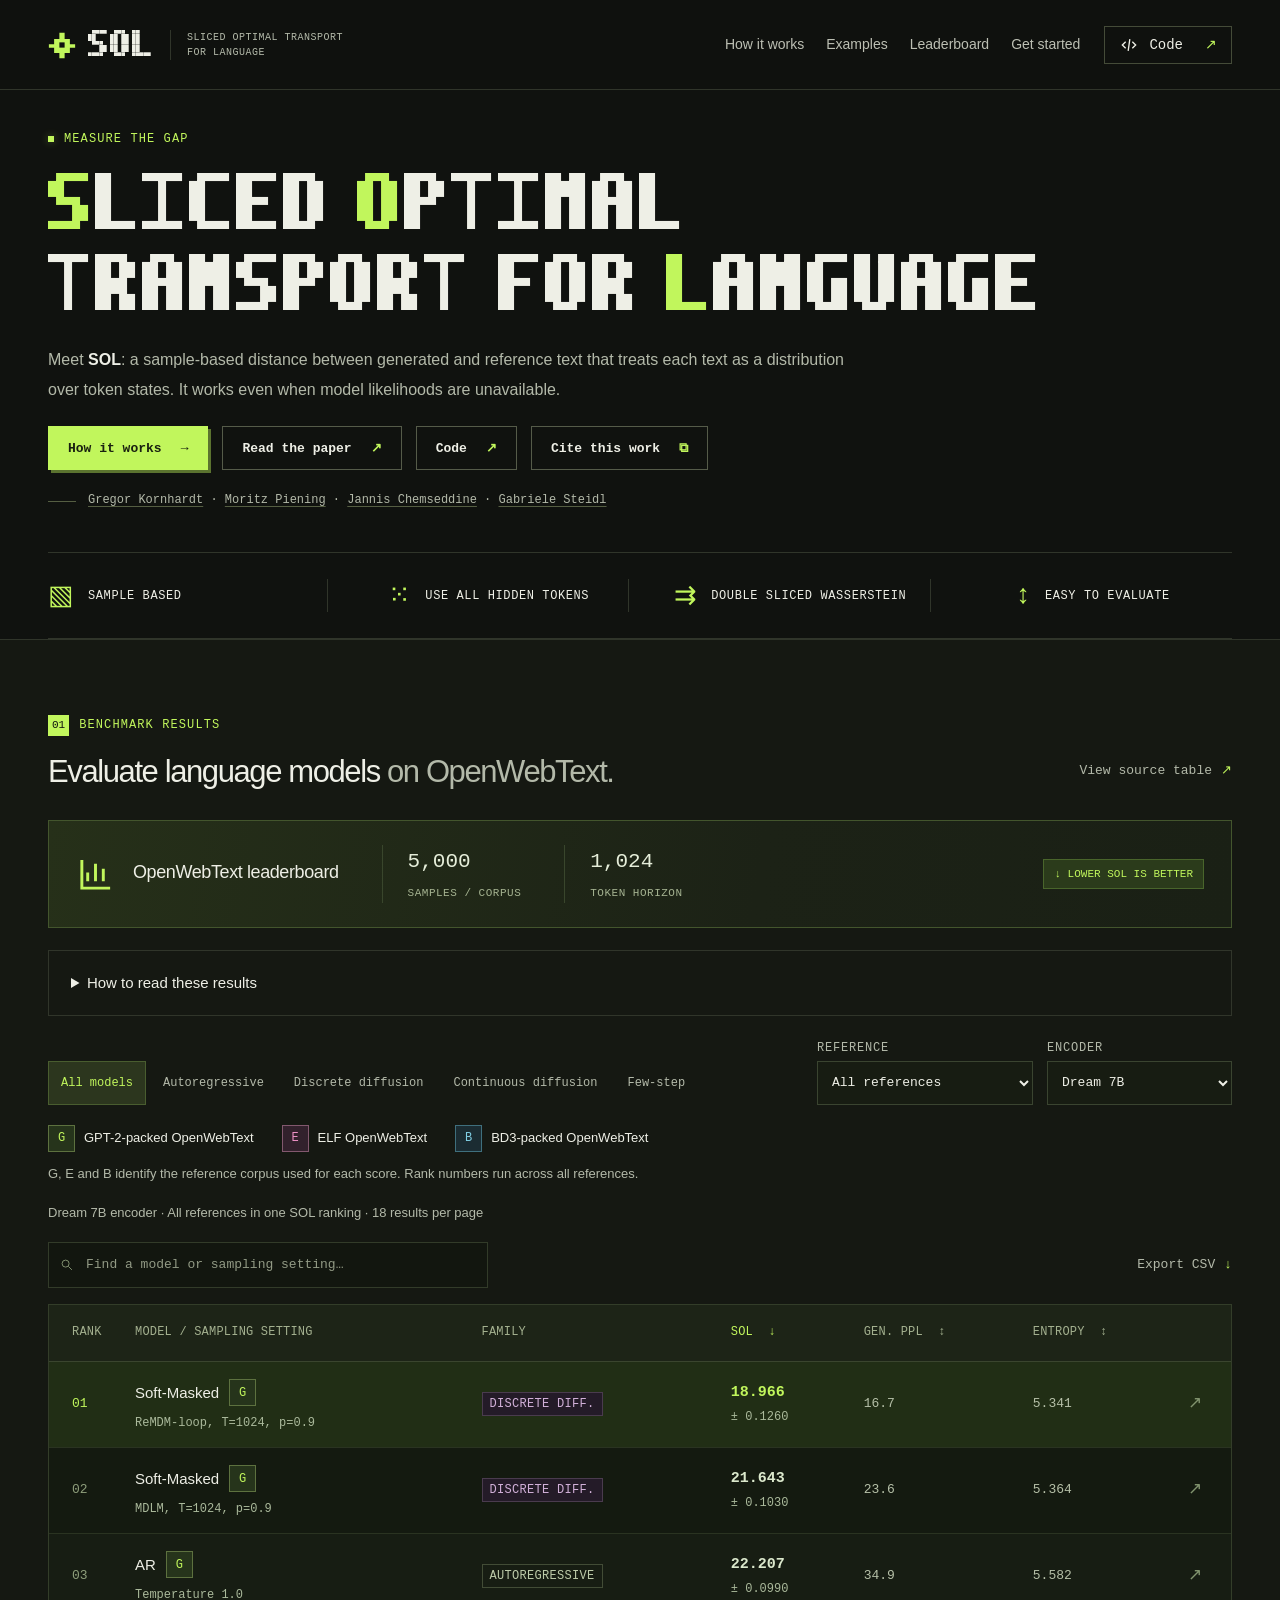
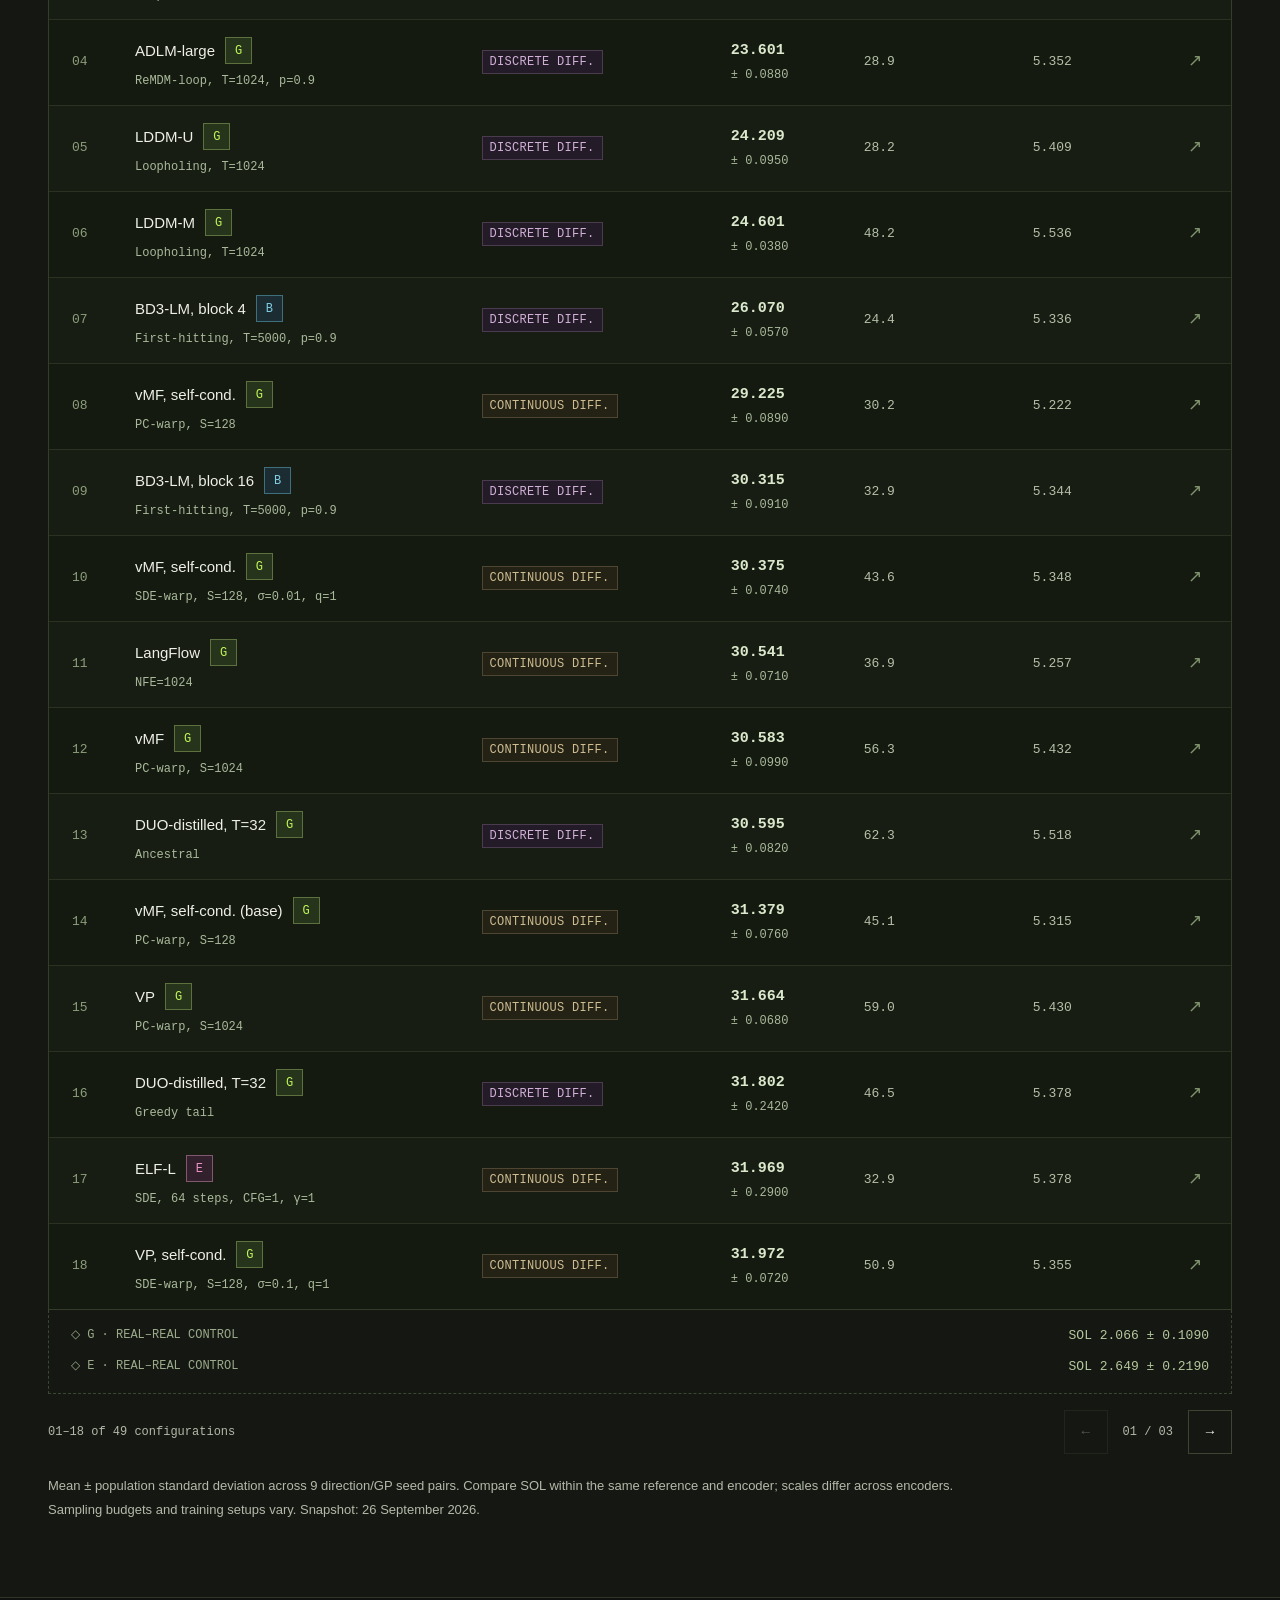
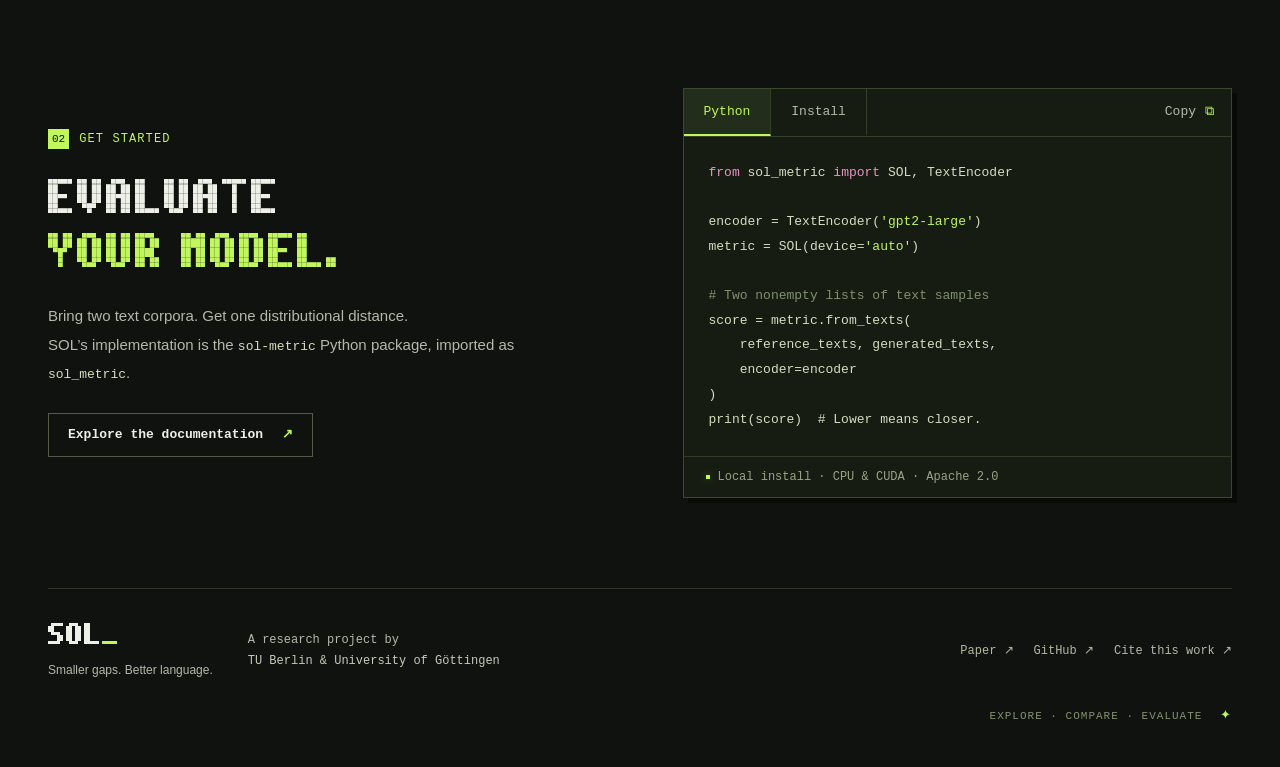
==== site/index.html @ 702f4550 "sol-metric 0.1.1 and the SOL project website SOL measures the distance between text corpora with the" ====
<!doctype html>
<html lang="en">
<head>
  <meta charset="UTF-8">
  <meta name="viewport" content="width=device-width, initial-scale=1">
  <meta name="theme-color" content="#10120f">
  <meta name="description" content="SOL: Sliced Optimal Transport for Language. A distance between text distributions and an OpenWebText leaderboard.">
  <title>SOL — Measure the gap.</title>
  <link rel="icon" type="image/svg+xml" href="./assets/favicon.svg">
  <link rel="preload" href="./assets/sol-pixel.woff2" as="font" type="font/woff2" crossorigin>
  <link rel="stylesheet" href="./styles.css">
  <link rel="stylesheet" href="./readability.css">
  <link rel="stylesheet" href="./prototype.css">
  <script type="module" src="./prototype-home.js"></script>
</head>
<body>
  <a class="skip-link" href="#main">Skip to content</a>
  <header class="site-header">
    <div class="container header-inner">
      <a class="brand" href="#" aria-label="SOL home"><svg class="brand-symbol" viewBox="0 0 32 32" aria-hidden="true"><path d="M13 2h6v7h6v6h6v4h-6v6h-6v6h-6v-6H7v-6H1v-4h6V9h6z" fill="currentColor"/><path d="M13 13h6v6h-6z" fill="#10120f"/></svg><span class="pixel">SOL</span><span class="brand-caption">SLICED OPTIMAL TRANSPORT<br>FOR LANGUAGE</span></a>
      <nav aria-label="Main navigation"><a class="nav-link" href="./how-it-works.html">How it works</a><a class="nav-link" href="./how-it-works.html#examples">Examples</a><a class="nav-link" href="#leaderboard">Leaderboard</a><a class="nav-link" href="#get-started">Get started</a></nav>
      <a class="github-link" href="https://github.com/GregorKornhardt/SOL" target="_blank" rel="noreferrer"><svg viewBox="0 0 24 24" fill="none" stroke="currentColor" stroke-width="1.6" aria-hidden="true"><path d="m8 8-4 4 4 4m8-8 4 4-4 4m-3-11-2 14"/></svg>Code <span>↗</span></a>
    </div>
  </header>

  <main id="main">
    <section class="hero container" aria-labelledby="hero-title">
      <div class="hero-heading">
        <p class="eyebrow"><span class="status-dot"></span> MEASURE THE GAP</p>
        <h1 class="pixel" id="hero-title" aria-label="Sliced Optimal Transport for Language (SOL)"><span>S</span>LICED <span>O</span>PTIMAL TRANSPORT FOR <span>L</span>ANGUAGE</h1>
      </div>
      <div class="hero-copy">
        <p class="hero-description">Meet <strong>SOL</strong>: a sample-based distance between generated and reference text that treats each text as a distribution over token states. It works even when model likelihoods are unavailable.</p>
        <div class="hero-actions"><a class="button button-primary" href="./how-it-works.html">How it works <span>→</span></a><a class="button button-outline" href="https://arxiv.org/pdf/2610.06513" target="_blank" rel="noreferrer">Read the paper <span>↗</span></a><a class="button button-outline" href="https://github.com/GregorKornhardt/SOL" target="_blank" rel="noreferrer">Code <span>↗</span></a><button class="button button-outline" type="button" data-cite>Cite this work <span>⧉</span></button></div>
        <div class="hero-credit"><span class="credit-line"></span><span><a href="https://scholar.google.com/citations?user=9x3hGTYAAAAJ&amp;hl=de" target="_blank" rel="noreferrer">Gregor Kornhardt</a> · <a href="https://scholar.google.com/citations?user=2TTrhm0AAAAJ" target="_blank" rel="noreferrer">Moritz Piening</a> · <a href="https://jchemseddine.github.io/" target="_blank" rel="noreferrer">Jannis Chemseddine</a> · <a href="https://www.tu.berlin/imageanalysis/ueber-uns/team/prof-dr-gabriele-steidl" target="_blank" rel="noreferrer">Gabriele Steidl</a></span></div>
      </div>
    </section>

    <div class="feature-strip container"><div><span class="feature-icon">▧</span><span>SAMPLE BASED</span></div><div><span class="feature-icon">⁙</span><span>USE ALL HIDDEN TOKENS</span></div><div><span class="feature-icon">⇉</span><span>DOUBLE SLICED WASSERSTEIN</span></div><div><span class="feature-icon">↕</span><span>EASY TO EVALUATE</span></div></div>

    <section class="leaderboard-section" id="leaderboard" aria-labelledby="leaderboard-title"><div class="container">
      <div class="section-heading"><div><p class="eyebrow"><span class="section-number">01</span> BENCHMARK RESULTS</p><h2 id="leaderboard-title">Evaluate language models <span class="muted-heading">on OpenWebText.</span></h2></div><a class="text-button source-link" href="./assets/benchmark-source.tex" target="_blank" rel="noreferrer">View source table <span>↗</span></a></div>
      <div class="board-banner"><div class="benchmark-icon" aria-hidden="true"><svg viewBox="0 0 40 40"><path d="M6 5v29h29M12 27v-9m8 9V9m8 18V14" fill="none" stroke="currentColor" stroke-width="3"/></svg></div><div><h3>OpenWebText leaderboard</h3></div><div class="benchmark-stat"><strong>5,000</strong><span>SAMPLES / CORPUS</span></div><div class="benchmark-stat"><strong>1,024</strong><span>TOKEN HORIZON</span></div><div class="low-score-tag">↓ LOWER SOL IS BETTER</div></div>
      <details class="reference-guide"><summary>How to read these results</summary><div>
        <p><strong>Reference = the text to match.</strong> G uses held-out GPT-2-packed OpenWebText. E uses text decoded from ELF’s training corpus. B uses held-out OpenWebText in BD3-LM’s training format, without block-edge tokens. Every row carries its reference badge, G, E or B. All references share one SOL ranking. Rows are sorted together by the selected column.</p>
        <p><strong>Encoder = the token representation.</strong> Dream 7B and GPT-2 Large turn text into hidden token states before SOL compares them. Select one encoder for a comparison; their raw score scales differ. Dream 7B is selected by default.</p>
        <p><strong>Real–real control = sampling variation.</strong> Two finite samples of real text still differ. The control gives context for G and E; the table has no real–real control for B. Lower SOL means closer to that reference; it is not an individual text quality grade.</p>
      </div></details>
      <div class="leaderboard-controls"><div class="family-filters" role="group" aria-label="Model family"><button class="active" data-family="all" aria-pressed="true">All models</button><button data-family="autoregressive" aria-pressed="false">Autoregressive</button><button data-family="discrete" aria-pressed="false">Discrete diffusion</button><button data-family="continuous" aria-pressed="false">Continuous diffusion</button><button data-family="fewstep" aria-pressed="false">Few-step</button></div><div class="board-selects"><label>REFERENCE<select id="reference"><option value="all">All references</option><option value="G">G · GPT-2-packed OWT</option><option value="E">E · ELF OWT</option><option value="B">B · BD3-packed OWT</option></select></label><label>ENCODER<select id="encoder"><option value="gpt2">GPT-2 Large</option><option value="dream" selected>Dream 7B</option></select></label></div></div>
      <div id="reference-key" class="reference-key" tabindex="-1" aria-label="Reference badge key"><span><b class="reference-badge reference-g">G</b> GPT-2-packed OpenWebText</span><span><b class="reference-badge reference-e">E</b> ELF OpenWebText</span><span><b class="reference-badge reference-b">B</b> BD3-packed OpenWebText</span><p>G, E and B identify the reference corpus used for each score. Rank numbers run across all references.</p></div>
      <p id="board-context" class="board-context" role="status"></p>
      <div class="board-search-row"><label class="search-box"><svg viewBox="0 0 20 20" fill="none" stroke="currentColor" stroke-width="1.4" aria-hidden="true"><circle cx="8" cy="8" r="5"/><path d="m12 12 5 5"/></svg><input id="model-search" type="search" placeholder="Find a model or sampling setting…" aria-label="Search models and sampling settings"></label><button class="text-button" id="export-csv">Export CSV <span>↓</span></button></div>
      <p class="mobile-results-hint">Select a model for its family, perplexity, entropy, and full run details.</p>
      <div class="table-scroll" role="region" aria-label="Model results; select a model for full run details" tabindex="0"><table><caption class="sr-only">SOL benchmark results. Rows are sorted together by the selected metric. G and E badges identify different reference corpora. Ranks are based on ascending SOL across the selected references for the chosen encoder. Select a model for run details.</caption><thead><tr><th scope="col" class="rank-col">RANK</th><th scope="col" class="model-col">MODEL<span class="desktop-setting-heading"> / SAMPLING SETTING</span></th><th scope="col" class="family-col">FAMILY</th><th scope="col" class="score-col" aria-sort="ascending" id="sort-sol"><button data-sort="sol">SOL <span>↓</span></button></th><th scope="col" class="ppl-col" id="sort-ppl"><button data-sort="ppl">GEN. PPL <span>↕</span></button></th><th scope="col" class="entropy-col" id="sort-entropy"><button data-sort="entropy">ENTROPY <span>↕</span></button></th><th scope="col" class="detail-col"><span class="sr-only">Details</span></th></tr></thead><tbody id="leaderboard-body"><tr><td colspan="7" class="table-message">Loading benchmark results…</td></tr></tbody></table></div>
      <div class="reference-floor" id="reference-floor" aria-live="polite"></div>
      <div class="board-pagination"><p id="results-count" role="status">Loading configurations…</p><div><button class="square-button" id="prev-page" aria-label="Previous results page" disabled>←</button><span id="page-count">01 / 01</span><button class="square-button" id="next-page" aria-label="Next results page" disabled>→</button></div></div>
      <p class="benchmark-note">Mean ± population standard deviation across 9 direction/GP seed pairs. Compare SOL within the same reference and encoder; scales differ across encoders. Sampling budgets and training setups vary. Snapshot: 26 September 2026.</p>
    </div></section>

    <section class="section container get-started" id="get-started" aria-labelledby="start-title"><div><p class="eyebrow"><span class="section-number">02</span> GET STARTED</p><h2 class="pixel" id="start-title">EVALUATE<br><span>YOUR MODEL.</span></h2><p>Bring two text corpora. Get one distributional distance.<br>SOL’s implementation is the <code>sol-metric</code> Python package, imported as <code>sol_metric</code>.</p><a class="button button-outline" href="https://github.com/GregorKornhardt/SOL#readme" target="_blank" rel="noreferrer">Explore the documentation <span>↗</span></a></div><div class="code-panel"><div class="code-toolbar"><div role="tablist" aria-label="Code example"><button id="code-python" role="tab" aria-controls="code-content" aria-selected="true" data-code="python">Python</button><button id="code-install" role="tab" aria-controls="code-content" aria-selected="false" tabindex="-1" data-code="install">Install</button></div><button class="text-button" id="copy-code" aria-label="Copy code example">Copy <span>⧉</span></button></div><pre id="code-content" role="tabpanel" aria-labelledby="code-python" tabindex="0"><code id="code-example"></code></pre><div class="code-footnote"><span class="status-dot"></span> Local install · CPU & CUDA · Apache 2.0</div></div></section>
  </main>

  <footer class="site-footer container"><div><a class="brand" href="#"><span class="pixel">SOL<span class="lime">_</span></span></a><p>Smaller gaps. Better language.</p></div><div class="footer-credit">A research project by<br><span>TU Berlin & University of Göttingen</span></div><div class="footer-links"><a href="https://arxiv.org/pdf/2610.06513" target="_blank" rel="noreferrer">Paper ↗</a><a href="https://github.com/GregorKornhardt/SOL" target="_blank" rel="noreferrer">GitHub ↗</a><button class="text-button" id="cite-button" data-cite>Cite this work ↗</button></div><span class="footer-end">EXPLORE · COMPARE · EVALUATE <span class="lime">✦</span></span></footer>
  <dialog id="detail-dialog" aria-labelledby="detail-title"><div class="dialog-top"><span class="eyebrow">RUN DETAILS</span><button class="square-button dialog-close" aria-label="Close run details">×</button></div><h2 id="detail-title"></h2><div id="detail-content"></div></dialog>
  <dialog id="citation-dialog" aria-labelledby="citation-title"><div class="dialog-top"><span class="eyebrow">PASS IT ON</span><button class="square-button dialog-close" aria-label="Close citation">×</button></div><h2 id="citation-title">Cite SOL</h2><pre id="citation-text">@misc{kornhardt2026solmeasuringgapstext,
      title={SOL: Measuring Gaps between Text Distributions by Double Sliced Wasserstein Metrics},
      author={Gregor Kornhardt and Moritz Piening and Jannis Chemseddine and Gabriele Steidl},
      year={2026},
      eprint={2610.06513},
      archivePrefix={arXiv},
      primaryClass={cs.CL},
      url={https://arxiv.org/abs/2610.06513},
}</pre><button class="button button-primary" id="copy-citation">Copy BibTeX <span>⧉</span></button></dialog>
  <div class="toast" id="toast" role="status"></div>
  <noscript><div class="noscript">Enable JavaScript for the interactive demo and leaderboard, or <a href="./assets/benchmark-source.tex">download the results table</a>.</div></noscript>
</body>
</html>
---- site/styles.css ----
@font-face{font-family:SolPixel;src:url('./assets/sol-pixel.woff2') format('woff2');font-display:swap}
:root{--bg:#10120f;--surface:#171a15;--surface-2:#1d2119;--line:#30352a;--muted:#9a9e90;--text:#eeefe6;--lime:#c1f65c;--pink:#ec91c5;--mono:'SFMono-Regular',Consolas,'Liberation Mono',monospace;--sans:Arial,Helvetica,sans-serif;color-scheme:dark}
*{box-sizing:border-box}html{scroll-behavior:smooth;scroll-padding-top:100px}body{margin:0;background:var(--bg);color:var(--text);font-family:var(--sans);font-size:15px;line-height:1.6}button,input,select{font:inherit}button,a,input,select{-webkit-tap-highlight-color:transparent}button,a{touch-action:manipulation}button{cursor:pointer}a{color:inherit;text-decoration:none}button{color:inherit}button:disabled{opacity:.3;cursor:default}button,input,select{border-radius:0}button:focus-visible,a:focus-visible,input:focus-visible,select:focus-visible,[tabindex]:focus-visible{outline:2px solid var(--lime);outline-offset:5px}::selection{background:var(--lime);color:var(--bg)}.container{width:min(1240px,calc(100% - 96px));margin-inline:auto}.pixel{font-family:SolPixel,var(--mono);font-weight:400}.lime{color:var(--lime)}.pink{color:var(--pink)}.dim{color:#505842}.sr-only{position:absolute;width:1px;height:1px;padding:0;margin:-1px;overflow:hidden;clip:rect(0,0,0,0);white-space:nowrap;border:0}.skip-link{position:absolute;top:-100px;left:20px;z-index:20;background:var(--lime);color:var(--bg);padding:12px}.skip-link:focus{top:8px}.site-header{border-bottom:1px solid var(--line);background:#10120ff2;position:sticky;top:0;z-index:10;backdrop-filter:blur(12px)}.header-inner{height:89px;display:flex;align-items:center;justify-content:space-between;gap:24px}.brand{display:inline-flex;align-items:center;gap:12px}.brand>.pixel{font-size:31px;line-height:1}.brand-symbol{width:28px;height:28px;color:var(--lime)}.brand-caption{font:11px/1.5 var(--mono);letter-spacing:1.15px;color:var(--muted);border-left:1px solid var(--line);padding-left:16px;margin-left:4px}.header-inner nav{display:flex;gap:32px;margin-left:auto;margin-right:30px}.nav-link{font-size:12px;color:#bcbfb3;transition:color .2s}.nav-link:hover,.footer-links a:hover,.source-link:hover{color:var(--lime)}.github-link{border:1px solid #444b38;display:flex;align-items:center;gap:10px;padding:8px 14px;font:11px var(--mono)}.github-link:hover{border-color:var(--lime)}.github-link svg{width:20px;height:20px}.github-link>span{color:var(--lime);margin-left:12px}
.hero{display:grid;grid-template-columns:1fr 1fr;gap:54px;padding-top:72px;padding-bottom:66px;align-items:center;position:relative}.eyebrow{font:11px/1.5 var(--mono);letter-spacing:1.1px;display:flex;align-items:center;gap:10px;color:var(--lime);margin:0 0 26px}.status-dot{width:6px;height:6px;display:inline-block;flex-shrink:0;background:var(--lime);box-shadow:0 0 9px #c1f65c55}.hero h1{font-size:clamp(48px,5.25vw,76px);line-height:1.2;letter-spacing:-1px;margin:0 0 25px}.hero h1>span{color:var(--lime)}.hero-lede{font-size:18px;letter-spacing:-.25px;margin:0 0 12px}.hero-description{font-size:14px;color:var(--muted);line-height:1.85;max-width:450px;margin:0}.hero-description strong{color:var(--text)}.hero-actions{display:flex;gap:14px;margin-top:30px}.button{min-height:44px;padding:12px 19px;display:inline-flex;align-items:center;justify-content:center;gap:19px;border:1px solid var(--line);background:transparent;font:11px/1.2 var(--mono);font-weight:600;transition:background .15s,transform .15s,box-shadow .15s}.button:hover{transform:translateY(-2px);box-shadow:3px 3px 0 #6b863b}.button-primary{color:#192010;background:var(--lime);border-color:var(--lime);box-shadow:3px 3px 0 #5b732f}.button-primary:hover{background:#d4ff88}.button-outline{border-color:#555b49}.button-outline:hover{border-color:var(--lime)}.button-outline>span{color:var(--lime)}.hero-credit{display:flex;align-items:center;gap:12px;margin-top:30px;font:11px/1.8 var(--mono);color:var(--muted)}.credit-line{height:1px;width:28px;background:#555e42}.square-button{width:32px;height:32px;background:transparent;border:1px solid #3d4532;font:14px var(--mono);display:inline-flex;align-items:center;justify-content:center}.square-button:hover:enabled{border-color:var(--lime);color:var(--lime)}
.feature-strip{border-top:1px solid var(--line);border-bottom:1px solid var(--line);display:grid;grid-template-columns:repeat(4,1fr);padding-block:26px;gap:22px}.feature-strip>div{display:flex;align-items:center;justify-content:center;gap:14px;border-right:1px solid var(--line)}.feature-strip>div:first-child{justify-content:flex-start}.feature-strip>div:last-child{border:0}.feature-icon{color:var(--lime);font:27px var(--mono)}.feature-strip>div>span:last-child{font:11px/1.5 var(--mono);letter-spacing:.6px}.feature-strip small{display:block;font:11px/1.6 var(--sans);letter-spacing:0;color:var(--muted);margin-top:5px}.section{padding-block:90px}.section-heading{display:flex;align-items:flex-end;justify-content:space-between;gap:35px;margin-bottom:30px}.section-heading .eyebrow{margin-bottom:17px}.section-number{font-size:11px;color:var(--bg);background:var(--lime);padding:2px 4px;letter-spacing:0}.section-heading h2{font-size:34px;line-height:1.22;letter-spacing:-1.4px;font-weight:500;margin:0}.muted-heading{color:var(--muted)}.section-heading>p{color:var(--muted);font-size:12px;line-height:1.8;max-width:410px;margin:0 0 4px}.method-machine{border:1px solid #3e4731;background:var(--surface)}.stage-tabs{display:grid;grid-template-columns:repeat(4,1fr);border-bottom:1px solid #3e4731}.stage-tabs button{background:#1b1f17;border:0;border-right:1px solid #3e4731;padding:20px 14px;display:flex;align-items:center;justify-content:center;gap:14px;font:11px var(--mono);letter-spacing:.4px;color:var(--muted);position:relative}.stage-tabs button:last-child{border-right:0}.stage-tabs button>span{font-size:11px;color:#737d63}.stage-tabs button[aria-selected=true]{background:#27321b;color:var(--lime)}.stage-tabs button[aria-selected=true]:after{position:absolute;content:'';bottom:-1px;left:0;right:0;height:2px;background:var(--lime)}.stage-tabs button[aria-selected=true]>span{color:var(--lime)}.stage-tabs button:hover{background:#252c1d}.method-body{display:grid;grid-template-columns:1.55fr 1fr;min-height:348px}.method-visual{min-width:0;position:relative;background-color:#11160e;background-image:radial-gradient(#3d482d75 .7px,transparent .7px);background-size:18px 18px;border-right:1px solid var(--line);display:flex;flex-direction:column}.visual-toolbar{display:flex;align-items:center;justify-content:space-between;gap:12px;padding:20px 22px;position:relative;z-index:1}.legend{display:flex;gap:18px;align-items:center}.legend>span{display:flex;align-items:center;gap:7px;font:11px var(--mono);color:#b3b9a8}.legend i{display:inline-block;width:6px;height:6px;background:var(--lime)}.legend i.pink-dot{background:var(--pink)}select{background:#171c12;color:var(--text);border:1px solid #3a4430;font:11px var(--mono);padding:9px 27px 9px 10px;cursor:pointer;max-width:100%}.scenario-label select{font-size:11px;color:#bec7b0;padding:7px 5px}#method-canvas{width:100%;height:241px;display:block}.visual-bottom{display:flex;justify-content:space-between;gap:15px;padding:10px 20px 16px;font:11px var(--mono);letter-spacing:.6px;color:#859173;margin-top:auto}.stage-description{padding:29px 32px;display:flex;flex-direction:column;align-items:flex-start}.stage-description .eyebrow{font-size:11px;margin-bottom:13px}.stage-description h3{font-size:23px;line-height:1.2;font-weight:500;letter-spacing:-.6px;margin:0 0 15px}.stage-description>p:not(.eyebrow){font-size:12px;line-height:1.8;color:var(--muted);margin:0}.formula{font:13px/1.5 var(--mono);width:100%;color:var(--lime);padding:12px 0;margin:9px 0;border-top:1px solid #2d3425;border-bottom:1px solid #2d3425}.stage-description .stage-note{font-size:11px!important}.stage-controls{display:flex;align-items:center;justify-content:space-between;width:100%;gap:10px;margin-top:auto;padding-top:20px}.text-button{display:inline-flex;align-items:center;gap:9px;color:var(--muted);border:0;background:transparent;font:11px/1.5 var(--mono);padding:0}.text-button:hover{color:var(--lime)}.text-button>span{color:var(--lime)}.button-small{min-height:32px;padding:9px 12px;font-size:11px;border-color:#55683a;background:#222d17;color:var(--lime)}.method-takeaway{display:flex;gap:15px;align-items:center;margin-top:19px}.mini-pixel{font-size:14px;color:var(--lime)}.method-takeaway p{margin:0;color:var(--muted);font-size:11px}.method-takeaway strong{color:#d7dccb;font-weight:400}.method-takeaway a{margin-left:auto;white-space:nowrap;font:11px var(--mono);color:var(--lime)}
.leaderboard-section{background:#151812;border-top:1px solid var(--line);border-bottom:1px solid var(--line);padding-block:75px}.leaderboard-section .section-heading h2{font-size:31px}.source-link{white-space:nowrap}.board-banner{display:flex;align-items:center;gap:18px;padding:24px 27px;background:linear-gradient(100deg,#263019 0%,#1c2216 60%,#1a2015 100%);border:1px solid #43552d}.benchmark-icon{width:39px;color:var(--lime);flex-shrink:0}.benchmark-icon svg{display:block;width:100%}.board-banner h3{font-size:18px;letter-spacing:-.4px;font-weight:500;margin:0 0 3px}.board-banner p{font-size:11px;color:var(--muted);margin:0}.benchmark-stat{margin-left:25px;padding-left:25px;border-left:1px solid #39462c;white-space:nowrap}.benchmark-stat strong{display:block;font:21px/1.6 var(--mono);color:#e5edd9}.benchmark-stat>span{font:11px var(--mono);letter-spacing:.5px;color:#a5b391}.low-score-tag{margin-left:auto;color:var(--lime);background:#2b3b1b;border:1px solid #49652b;font:11px var(--mono);padding:8px 10px;white-space:nowrap}.leaderboard-controls{display:flex;align-items:flex-end;justify-content:space-between;gap:25px;margin:25px 0 20px}.family-filters{display:flex;gap:4px;align-items:center}.family-filters button{background:transparent;border:1px solid transparent;padding:10px 12px;font:11px var(--mono);color:var(--muted)}.family-filters button.active{background:#2c361e;border-color:#495d2f;color:var(--lime)}.family-filters button:hover{color:var(--lime)}.board-selects{display:flex;gap:14px}.board-selects label{display:flex;flex-direction:column;gap:6px;font:11px var(--mono);letter-spacing:.8px;color:var(--muted)}.board-selects select{min-width:150px;height:35px;letter-spacing:0}.board-search-row{display:flex;justify-content:space-between;align-items:center;gap:20px;margin-bottom:16px}.search-box{display:flex;align-items:center;gap:10px;border:1px solid #323b29;padding:8px 11px;max-width:350px;width:100%;background:#12160f}.search-box svg{width:14px;height:14px;color:#829170;flex-shrink:0}.search-box input{border:0;outline:0;background:transparent;color:var(--text);font:11px var(--mono);width:100%;min-width:0}.search-box:focus-within{outline:1px solid var(--lime)}.search-box input::placeholder{color:#929a85}.table-scroll{overflow-x:auto;border:1px solid #333d29;scrollbar-color:#4c5b39 #161d11}table{width:100%;border-collapse:collapse;text-align:left;white-space:nowrap}thead{background:#1d2417}th{font:11px/1.6 var(--mono);letter-spacing:.7px;color:#a3b08f;padding:14px 16px;border-bottom:1px solid #3a452e}th button{background:transparent;border:0;color:inherit;padding:0;font:inherit;letter-spacing:inherit}th button span{margin-left:8px}th[aria-sort] button{color:var(--lime)}.rank-col{width:70px;padding-left:23px}td{font:11px/1.5 var(--mono);padding:15px 16px;border-bottom:1px solid #2a3321;color:#b6c0a8}tbody tr:last-child td{border-bottom:0}tbody tr{background:#171d13;transition:background .15s}tbody tr:nth-child(even){background:#141a10}tbody tr:hover{background:#222b19}tbody tr.first-place{background:#212e15}tbody tr.first-place td:first-child,tbody tr.first-place .score-value{color:var(--lime)}td:first-child{padding-left:23px;color:#8e9e7b;font-size:13px}td:last-child{padding-left:0;padding-right:16px;width:35px}.model-button{background:transparent;border:0;display:block;text-align:left;padding:0;color:var(--text);font:13px var(--sans);font-weight:500;line-height:1.4}.model-button:hover{color:var(--lime)}.model-setting{display:block;color:#89977b;font:11px/1.5 var(--mono);margin-top:5px;max-width:305px;white-space:normal}.family-tag{font:11px var(--mono);border:1px solid #424c36;color:#bdcba9;padding:4px 7px;letter-spacing:.3px;display:inline-block}.family-tag.discrete{color:#d1b0d8;border-color:#4a3b4e;background:#241b28}.family-tag.continuous{color:#cdbd91;border-color:#4e4632;background:#242115}.family-tag.flow{color:#a1c9c6;border-color:#304c48;background:#172725}.score-value{font-weight:600;color:#dbe8cc;font-size:12px}.score-std{display:block;font-size:11px;color:#80926d;margin-top:3px}.detail-arrow{color:#81936e;font-size:17px;background:transparent;border:0;padding:5px}.detail-arrow:hover{color:var(--lime)}.reference-floor{padding:12px 22px;border:1px dashed #3b472e;border-top:0;display:flex;align-items:center;gap:12px;color:#9baa8a;font:11px/1.5 var(--mono);min-height:42px}.reference-floor>span:first-child{color:var(--lime)}.reference-floor strong{margin-left:auto;font-weight:400;color:#b5c79d}.board-pagination{display:flex;align-items:center;justify-content:space-between;margin-top:16px}.board-pagination>p{margin:0;font:11px var(--mono);color:var(--muted)}.board-pagination>div{display:flex;align-items:center;gap:15px}.board-pagination>div>span{font:11px var(--mono);color:var(--muted)}.board-pagination .square-button{width:27px;height:27px}.benchmark-note{font:11px/1.85 var(--sans);color:#8d987f;max-width:790px;margin:20px 0 0}.table-message{text-align:center;padding:45px 20px;color:var(--muted);white-space:normal!important}
.get-started{display:grid;grid-template-columns:1fr 1fr;gap:85px;align-items:center}.get-started .eyebrow{margin-bottom:22px}.get-started h2{font-size:40px;line-height:1.35;margin:0 0 23px}.get-started h2>span{color:var(--lime)}.get-started>div>p:not(.eyebrow){font-size:12px;color:var(--muted);line-height:1.9;margin-bottom:25px}.get-started code{font-size:11px;color:#d2dec0}.code-panel{background:#161c12;border:1px solid #3c482e;min-width:0;box-shadow:5px 5px 0 #080a07}.code-toolbar{display:flex;justify-content:space-between;align-items:center;border-bottom:1px solid #333f28;padding:0 17px 0 0}.code-toolbar>div{display:flex}.code-toolbar button[role=tab]{background:transparent;border:0;border-right:1px solid #333f28;border-bottom:2px solid transparent;font:11px var(--mono);padding:15px 20px;color:var(--muted)}.code-toolbar button[aria-selected=true]{color:var(--lime);background:#232d1b;border-bottom-color:var(--lime)}.code-toolbar>.text-button{font-size:11px}#code-content{margin:0;padding:24px 25px;min-height:240px;overflow:auto;font:11px/1.9 var(--mono);color:#d6dfc9}.code-keyword{color:var(--pink)}.code-string{color:var(--lime)}.code-comment{color:#80906e}.code-footnote{padding:13px 22px;border-top:1px solid #303a25;font:11px var(--mono);color:#97a584;display:flex;align-items:center;gap:8px}.code-footnote .status-dot{width:4px;height:4px}.site-footer{border-top:1px solid var(--line);padding-block:33px;display:flex;align-items:center;gap:35px;flex-wrap:wrap}.site-footer .brand>.pixel{font-size:25px}.site-footer p{font-size:11px;color:var(--muted);margin:10px 0 0}.footer-credit{font:11px/1.8 var(--mono);color:var(--muted);margin-left:50px}.footer-credit>span{color:#c3cbb8}.footer-links{display:flex;gap:20px;margin-left:auto;font:11px var(--mono);color:#aeb9a0}.footer-links .text-button{font-size:11px}.footer-end{font:11px var(--mono);letter-spacing:1px;color:#849371;width:100%;text-align:right;margin-top:-8px}.footer-end>span{margin-left:10px;font-size:13px}dialog{background:#171e12;color:var(--text);border:1px solid #657f40;padding:30px;width:min(580px,calc(100vw - 32px));max-height:85vh;box-shadow:7px 7px 0 #000;overflow:auto}dialog::backdrop{background:#060a04d6;backdrop-filter:blur(5px)}.dialog-top{display:flex;align-items:center;justify-content:space-between}.dialog-top .eyebrow{margin:0;font-size:11px}dialog h2{font-size:25px;font-weight:500;line-height:1.3;margin:25px 0 12px}dialog p{font-size:12px;color:var(--muted)}.detail-setting{font:11px/1.8 var(--mono)!important;color:var(--lime)!important}.detail-metrics{display:grid;grid-template-columns:repeat(3,1fr);gap:10px;margin:25px 0}.detail-metrics>div{padding:15px;border:1px solid var(--line);background:#202b17}.detail-metrics span{display:block;font:11px var(--mono);color:var(--muted)}.detail-metrics strong{display:block;font:18px var(--mono);color:var(--lime);margin-top:10px}.detail-metrics small{font:11px var(--mono);color:var(--muted)}.detail-list{display:grid;grid-template-columns:1fr 1fr;font:11px/1.8 var(--mono);gap:12px;border-block:1px solid var(--line);padding-block:18px}.detail-list dt{color:var(--muted)}.detail-list dd{margin:0;text-align:right}.dialog-source{display:inline-block;font:11px var(--mono);color:var(--lime);margin-top:10px}#citation-text{white-space:pre-wrap;font:11px/1.9 var(--mono);color:#bacc9e;padding:20px 0;overflow-wrap:anywhere}.toast{position:fixed;bottom:25px;left:50%;transform:translate(-50%,15px);z-index:50;pointer-events:none;opacity:0;transition:opacity .2s,transform .2s;background:var(--lime);padding:12px 20px;color:#17220c;font:11px var(--mono);box-shadow:3px 3px 0 #536d30}.toast.visible{opacity:1;transform:translate(-50%,0)}.noscript{position:fixed;bottom:0;background:var(--lime);color:var(--bg);padding:12px;width:100%;text-align:center}.noscript a{text-decoration:underline}
.table-scroll{position:relative}
@media(min-width:1500px){.hero{padding-top:85px;padding-bottom:80px}.hero h1{font-size:76px}}
@media(max-width:1150px){.container{width:calc(100% - 64px)}.hero{gap:35px}.hero h1{font-size:54px}.hero .eyebrow{font-size:11px}.brand-caption{display:none}.header-inner nav{margin-right:10px;gap:24px}.hero-lede{font-size:16px}.hero-description{font-size:13px}.benchmark-stat{margin-left:8px;padding-left:15px}.low-score-tag{font-size:11px;padding:7px}.board-banner{padding:21px 18px;gap:12px}.board-banner p{font-size:11px}.board-banner h3{font-size:16px}.board-selects select{min-width:135px;font-size:11px}.family-filters button{padding:9px;font-size:11px}.stage-description{padding:25px}.method-body{grid-template-columns:1.3fr 1fr}.get-started{gap:45px}.get-started h2{font-size:34px}.footer-credit{margin-left:10px}.hero-actions{gap:10px}.hero-actions .button{padding:12px 14px;gap:12px}.feature-strip{gap:12px}.feature-strip>div{gap:9px}.feature-strip small{font-size:11px}}
@media(max-width:850px){.hero{padding-top:50px;gap:32px}.hero h1{font-size:45px}.hero .eyebrow{font-size:11px;letter-spacing:.4px}.hero-description br{display:none}.hero-lede{font-size:15px}.hero-description{font-size:12px}.hero-actions{flex-wrap:wrap}.hero-credit{font-size:11px}.feature-strip{grid-template-columns:repeat(2,1fr);row-gap:24px}.feature-strip>div:nth-child(2){border:0}.feature-strip>div{justify-content:flex-start;padding-left:20px}.feature-strip>div:first-child{padding-left:20px}.section{padding-block:65px}.section-heading h2{font-size:30px}.section-heading>p{font-size:11px;max-width:270px}.stage-tabs button{font-size:11px;padding:17px 10px;gap:8px}.method-body{grid-template-columns:1.2fr 1fr}.visual-toolbar{padding:15px 13px;gap:7px;flex-wrap:wrap}.legend{gap:12px}.stage-description{padding:22px}.stage-description h3{font-size:20px}.stage-description>p:not(.eyebrow){font-size:11px}.stage-description .stage-note{font-size:11px!important}.stage-controls{gap:8px}.stage-controls .text-button{font-size:11px}.button-small{font-size:11px;padding:8px}.visual-bottom{font-size:11px;padding:12px}.method-takeaway{flex-wrap:wrap;gap:10px}.method-takeaway p{flex:1}.method-takeaway a{margin-left:24px}.leaderboard-section{padding-block:60px}.leaderboard-section .section-heading{align-items:flex-start}.leaderboard-section .section-heading h2{font-size:26px}.leaderboard-section .section-heading h2>span{display:block}.board-banner{flex-wrap:wrap}.board-banner>div:nth-child(2){flex:1}.benchmark-stat{border-left:0;margin-left:0;padding-left:0}.benchmark-stat strong{font-size:18px}.benchmark-stat>span{font-size:11px}.low-score-tag{display:none}.leaderboard-controls{flex-wrap:wrap;gap:18px}.board-selects{margin-left:auto}.board-selects select{min-width:155px}.get-started{gap:28px}.get-started h2{font-size:30px}.get-started>div>p:not(.eyebrow){font-size:11px}.get-started .button{font-size:11px;padding:12px}#code-content{padding:20px 15px;font-size:11px}.get-started code{font-size:11px}.footer-credit{font-size:11px}.footer-links{gap:12px;font-size:11px}.footer-links .text-button{font-size:11px}}
@media(max-width:620px){html{scroll-padding-top:100px}.container{width:calc(100% - 36px)}.header-inner{height:72px;gap:12px;flex-wrap:wrap;align-content:center}.brand>.pixel{font-size:23px}.brand-symbol{width:21px;height:21px}.brand{gap:8px}.header-inner nav{gap:15px;margin-right:0;order:3;width:100%;justify-content:center;padding-top:2px}.nav-link{font-size:11px}.github-link{margin-left:auto;font-size:11px;padding:4px 8px;gap:6px}.github-link svg{width:16px;height:16px}.github-link>span{margin-left:5px}.hero{grid-template-columns:1fr;padding-top:43px;padding-bottom:43px;gap:39px}.hero .eyebrow{font-size:11px;letter-spacing:.6px;margin-bottom:22px}.hero h1{font-size:clamp(45px,11vw,63px);line-height:1.22;margin-bottom:23px}.hero-lede{font-size:16px}.hero-description{font-size:13px;max-width:390px}.hero-actions{margin-top:25px;gap:12px}.hero-actions .button{font-size:11px;padding:13px 15px;gap:13px}.hero-credit{font-size:11px;margin-top:25px}.feature-strip{padding-block:22px;gap:22px 8px}.feature-strip>div,.feature-strip>div:first-child{padding-left:0;gap:10px}.feature-strip>div:nth-child(even){padding-left:8px}.feature-icon{font-size:21px}.feature-strip>div>span:last-child{font-size:11px}.feature-strip small{font-size:11px;max-width:115px}.section{padding-block:52px}.section-heading{flex-direction:column;align-items:flex-start;gap:16px;margin-bottom:23px}.section-heading h2{font-size:30px}.section-heading>p{font-size:12px;max-width:none}.section-heading>p br{display:none}.eyebrow{font-size:11px}.stage-tabs{grid-template-columns:repeat(2,1fr)}.stage-tabs button{font-size:11px;padding:15px 9px;justify-content:flex-start;gap:10px}.stage-tabs button:nth-child(2){border-right:0}.stage-tabs button:nth-child(-n+2){border-bottom:1px solid #3e4731}.method-body{grid-template-columns:1fr}.method-visual{border-right:0;border-bottom:1px solid var(--line)}.visual-toolbar{padding:15px}.legend>span{font-size:11px}#method-canvas{height:238px}.visual-bottom{font-size:11px;padding:13px}.stage-description{padding:25px;min-height:315px}.stage-description h3{font-size:23px}.stage-description>p:not(.eyebrow){font-size:12px}.stage-description .stage-note{font-size:11px!important}.stage-controls .text-button{font-size:11px}.button-small{font-size:11px;padding:10px 12px}.method-takeaway{align-items:flex-start}.method-takeaway p{font-size:11px}.method-takeaway a{width:100%;font-size:11px}.leaderboard-section{padding-block:49px}.leaderboard-section .section-heading h2{font-size:28px}.source-link{font-size:11px}.board-banner{padding:20px 16px;gap:15px}.benchmark-icon{width:31px}.board-banner>div:nth-child(2){flex-basis:calc(100% - 48px)}.board-banner h3{font-size:16px}.board-banner p{font-size:11px}.benchmark-stat{padding-left:0;margin:5px 22px 0 0}.benchmark-stat strong{font-size:21px}.benchmark-stat>span{font-size:11px}.low-score-tag{display:block;margin:5px 0 0 auto;font-size:11px;padding:6px}.leaderboard-controls{gap:20px;margin-top:22px}.family-filters{gap:2px;width:100%;justify-content:space-between}.family-filters button{font-size:11px;padding:9px}.board-selects{width:100%;margin:0;gap:13px}.board-selects label{width:50%}.board-selects select{min-width:0;width:100%;font-size:11px;padding-left:7px;padding-right:10px}.board-search-row{gap:14px}.search-box{padding:10px 8px}.search-box input{font-size:11px}#export-csv{font-size:11px;white-space:nowrap}th{font-size:11px;padding:12px}td{padding:13px 12px}.rank-col,td:first-child{padding-left:15px}.model-setting{max-width:225px}.reference-floor{font-size:11px;padding:13px;gap:8px;flex-wrap:wrap}.reference-floor strong{margin:0;width:100%;padding-left:16px}.board-pagination>p{font-size:11px}.board-pagination>div{gap:9px}.board-pagination>div>span{font-size:11px}.benchmark-note{font-size:11px;margin-top:19px}.get-started{grid-template-columns:1fr;gap:28px}.get-started h2{font-size:38px}.get-started>div>p:not(.eyebrow){font-size:12px}.get-started .button{font-size:11px}.get-started code{font-size:11px}#code-content{padding:22px 18px;font-size:11px;min-height:250px}.site-footer{gap:24px;align-items:flex-start;padding-block:28px}.site-footer p{font-size:11px}.footer-credit{margin:0 0 0 auto;font-size:11px;padding-top:1px}.footer-links{width:100%;justify-content:flex-start;gap:25px;font-size:11px}.footer-links .text-button{font-size:11px}.footer-end{text-align:left;margin-top:0}dialog{padding:22px}.detail-metrics{gap:7px}.detail-metrics>div{padding:12px 8px}.detail-metrics strong{font-size:15px}.detail-metrics span{font-size:11px}.detail-list{font-size:11px}}
@media(prefers-reduced-motion:reduce){html{scroll-behavior:auto}*,*:before,*:after{animation:none!important;transition:none!important}.button:hover{transform:none}}
---- site/readability.css ----
/* Readable text and controls, including at narrow viewport widths. */
:root { --muted: #b3b9a9; }
[hidden] { display: none !important; }
.nav-link, .github-link { font-size: 14px; }
.nav-link { padding-block: 10px; }
.header-inner nav { gap: 22px; margin-right: 0; }
.brand-caption { font-size: 10px; letter-spacing: .5px; }
.hero { grid-template-columns: minmax(0, 1fr); gap: 20px; padding-block: 40px; }
.hero-heading, .hero-copy { min-width: 0; }
.hero-copy { max-width: 800px; }
.hero-heading .eyebrow { margin-bottom: 16px; }
.hero h1 { margin-bottom: 0; text-wrap: balance; }
.hero-description { font-size: 16px; max-width: none; }
.hero-credit { font-size: 12px; margin-top: 20px; }
.hero-credit .credit-line { flex-shrink: 0; }
.hero .eyebrow, .eyebrow { font-size: 12px; }
.hero-actions .button, .button { font-size: 13px; }
.hero-actions { flex-wrap: wrap; margin-top: 22px; }
.feature-strip small { font-size: 13px; max-width: none; }
.feature-strip > div > span:last-child { font-size: 12px; }
.section-heading > p { font-size: 15px; max-width: 390px; }
.stage-description > p:not(.eyebrow) { font-size: 15px; line-height: 1.75; }
.stage-description .stage-note { font-size: 13px !important; }
.stage-description .eyebrow { font-size: 12px; }
.stage-controls .text-button, .text-button { font-size: 13px; min-height: 40px; }
.button-small { min-height: 44px; font-size: 12px; }
.stage-tabs button { font-size: 12px; padding: 18px 12px; }
.method-body { grid-template-columns: 1.3fr 1fr; }
.method-visual { justify-content: flex-start; }
.legend > span, .scenario-label select, select { font-size: 12px; }
.visual-toolbar { flex-wrap: wrap; }
.visual-bottom { font-size: 11px; flex-wrap: wrap; }
.method-takeaway p { font-size: 14px; }
.method-takeaway a { font-size: 12px; }
input[type=range] { accent-color: var(--lime); min-height: 32px; cursor: pointer; }
.sequence-guide { padding: 8px 24px; margin-bottom: 24px; border: 1px solid var(--line); background: var(--surface); }
.sequence-guide-content { display: grid; grid-template-columns: 1.15fr 1fr; gap: 32px; padding: 16px 0; }
.sequence-guide h3 { font-size: 21px; font-weight: 500; margin: 0 0 8px; }
.sequence-guide p { font-size: 14px; color: var(--muted); margin: 0 0 14px; }
.sequence-example blockquote { margin: 12px 0; font-size: 17px; color: var(--text); }
.token-example { display: flex; flex-wrap: wrap; gap: 5px; margin-block: 15px; }
.token-example span { padding: 4px 7px; border: 1px solid #455633; background: #222d18; color: var(--lime); font: 12px var(--mono); }
.sequence-guide .sequence-note { font-size: 12px; margin: 0; }
.sequence-key { margin: 0; display: grid; gap: 15px; }
.sequence-key dt { color: var(--lime); font-size: 15px; }
.sequence-key dd { margin: 4px 0 0; font-size: 14px; color: var(--muted); }
.corpus-0 { --corpus-color: var(--lime); }
.corpus-1 { --corpus-color: var(--pink); }
.corpus-inputs { display: grid; grid-template-columns: 1fr 1fr; gap: 20px; }
.corpus-input { min-width: 0; padding: 20px 24px; border: 1px solid var(--line); border-top: 2px solid var(--corpus-color); background: var(--surface); }
.corpus-input h3 { color: var(--corpus-color); margin: 0; font-size: 17px; font-weight: 500; }
.corpus-input p { color: var(--muted); margin: 5px 0 16px; font-size: 14px; }
.corpus-stack { display: flex; flex-wrap: wrap; gap: 8px; align-items: center; }
.corpus-stack span { border: 1px solid var(--line); padding: 7px 12px; color: var(--corpus-color); background: var(--bg); font: 12px var(--mono); box-shadow: 3px -3px 0 var(--line); }
.corpus-stack span:nth-child(4) { border: 0; box-shadow: none; background: none; }
.demo-scale { color: var(--muted); font-size: 14px; margin: 16px 0 20px; }
.demo-scale strong { color: var(--text); font-weight: 500; }
.stage-tabs button { text-align: left; justify-content: flex-start; gap: 12px; }
.stage-tabs button .stage-tab-label { color: inherit; font-size: 13px; }
.stage-tab-label small { display: block; font: 12px/1.5 var(--sans); color: var(--muted); margin-top: 5px; }
.visual-toolbar > p { font-size: 13px; color: var(--muted); margin: 0; }
#method-diagram { display: block; padding: 0 20px; }
#method-diagram #method-canvas { display: block; width: 100%; height: 390px; }
.trace-selector { display: flex; align-items: center; flex-wrap: wrap; gap: 8px; color: var(--muted); font-size: 13px; }
.trace-selector select { min-height: 40px; min-width: 74px; font-size: 13px; }
#sequence-select-hint { flex-basis: 100%; line-height: 1.6; }
.classic-legend { margin-bottom: 14px; }
.visual-toolbar .scenario-label { margin-left: auto; }
.embedding-controls { display: flex; flex-wrap: wrap; align-items: center; gap: 8px 20px; }
.embedding-controls .button { font-size: 12px; }
.embedding-status { font-size: 13px; color: var(--muted); min-height: 2.8em; margin: 12px 0; }
.embedding-stage { position: relative; min-height: 430px; }
.embedding-sources { display: grid; grid-template-columns: 1fr 1fr; gap: 24px; }
.sequence-card.embedding-sequence { min-height: 76px; display: grid; grid-template-columns: 24px 1fr; align-content: center; align-items: start; gap: 10px; padding: 12px; }
.embedding-sequence > strong { font: 12px/1.65 var(--mono); color: var(--corpus-color); }
.embedding-sentence { display: block; font: 13px/1.65 var(--sans); color: var(--text); }
.embedding-token { display: inline-block; }
.embedding-plot { position: absolute; inset: 0; width: 100%; height: 100%; overflow: visible; pointer-events: none; }
.embedding-axes { fill: var(--muted); font: 12px var(--mono); }
.embedding-axes path { stroke: #566246; stroke-width: 1; fill: none; }
.embedding-moving { color: var(--corpus-color); }
.embedding-dot { fill: currentColor; }
.cloud-outline { fill: currentColor; fill-opacity: .025; stroke: currentColor; stroke-opacity: .35; stroke-dasharray: 3 5; }
.cloud-label { fill: currentColor; font: 12px var(--mono); paint-order: stroke; stroke: var(--bg); stroke-width: 4px; stroke-linejoin: round; }
.flying-token { fill: var(--text); font: 12px var(--sans); pointer-events: none; }
.embedding-cloud { cursor: pointer; }
.embedding-cloud.is-traced .cloud-outline, .embedding-cloud:hover .cloud-outline, .embedding-cloud:focus-visible .cloud-outline { stroke-opacity: 1; stroke-width: 1.5; stroke-dasharray: none; fill-opacity: .1; }
.embedding-cloud.is-traced .cloud-label { font-weight: bold; }
.embedding-cloud:not(.is-traced) .embedding-dot { fill-opacity: .7; }
[data-embedding-phase="clouds"] .embedding-cloud { pointer-events: auto; }
[data-embedding-phase="clouds"] .embedding-sources { visibility: hidden; }
.embedding-key { display: flex; flex-wrap: wrap; gap: 6px 18px; color: var(--muted); font-size: 12px; margin: 16px 0 0; }
.embedding-key .corpus-0, .embedding-key .corpus-1 { color: var(--corpus-color); }
.slicing-plot { display: block; width: 100%; height: 430px; overflow: visible; }
.slice-heading, .slice-row-axes { fill: var(--muted); font: 12px var(--mono); }
.slice-row-axes path { stroke: #566246; fill: none; }
.slice-row-axes .corpus-0, .slice-row-axes .corpus-1 { fill: var(--corpus-color); }
.slice-direction, .slice-arrow { stroke: var(--text); stroke-width: 1.5; fill: none; }
.slice-sequence { color: var(--corpus-color); cursor: pointer; }
.slice-token, .slice-ghost { fill: currentColor; }
.slice-sequence:not(.is-traced) .slice-token { fill-opacity: .7; }
.slice-guide { stroke: currentColor; stroke-width: 1; stroke-dasharray: 3 5; pointer-events: none; }
.slice-ghost, .slice-sequence .cloud-outline { pointer-events: none; }
.slice-row { stroke: currentColor; stroke-opacity: .2; stroke-width: 12; }
.slice-sequence.is-traced .slice-row, .slice-sequence:hover .slice-row, .slice-sequence:focus-visible .slice-row { stroke-opacity: .4; }
.slice-sequence.is-traced .cloud-outline, .slice-sequence:focus-visible .cloud-outline { stroke-opacity: 1; stroke-dasharray: none; }
.slice-sequence.is-traced .cloud-label { font-weight: bold; }
.slice-sequence:focus-visible { outline: none; }
.corpus-group { min-width: 0; }
.corpus-group h4 { margin: 0 0 14px; color: var(--corpus-color); font-size: 15px; font-weight: 500; }
.corpus-group h4 span { display: block; color: var(--muted); font-size: 12px; margin-top: 3px; }
.sequence-cards { display: grid; gap: 8px; }
.sequence-card { width: 100%; min-width: 0; position: relative; padding: 8px 10px 0; background: #171c14; border: 1px solid #36412f; color: var(--corpus-color); text-align: left; }
.sequence-card:hover { border-color: var(--corpus-color); }
.sequence-card.is-traced { border-color: var(--corpus-color); box-shadow: inset 3px 0 var(--corpus-color); background: #242c1b; }
#method-visual-caption { margin: 16px 20px; font-size: 13px; color: var(--muted); }
.sequence-trace { border-left: 2px solid var(--trace-color, var(--lime)); background: #20271a; padding: 16px 18px; margin: 12px 0; width: 100%; }
.sequence-trace h4 { font: 13px var(--mono); color: var(--trace-color, var(--lime)); margin: 0 0 10px; }
.sequence-trace p { font-size: 14px; color: var(--text); margin: 0; line-height: 1.7; }
#trace-sentence { margin: 0 0 14px; padding-bottom: 14px; border-bottom: 1px solid var(--line); font-size: 15px; color: var(--trace-color, var(--lime)); line-height: 1.7; }
.stage-description { min-width: 0; }
.stage-description .formula { white-space: normal; line-height: 1.7; overflow-x: auto; }
@font-face { font-family: 'STIX Two Math'; src: url('./assets/stix-two-math.woff2') format('woff2'); font-display: swap; }
.stage-description .formula math { font-family: 'STIX Two Math', math; font-size: 1.3em; color: var(--lime); }
.stage-description .formula math + math { margin-top: .45em; }
.stage-description { container-type: inline-size; }
.formula-wide, .formula-narrow { display: block; }
.formula-narrow { display: none; }
/* Block math centers itself; a flex column keeps the narrow lines left-aligned. */
.formula-narrow { flex-direction: column; align-items: flex-start; }
.formula-narrow math:nth-child(2) { margin-top: .1em !important; }
@container (max-width: 440px) {
  .formula-wide { display: none; }
  .formula-narrow { display: flex; }
}
.method-comparison { display: flex; gap: 30px; align-items: center; padding: 20px 24px; background: var(--surface); border: 1px solid var(--line); border-top: 0; }
.method-comparison p { margin: 0; font-size: 14px; flex: 1; }
.method-comparison dl { display: flex; gap: 25px; margin: 0; }
.method-comparison dt { font: 12px var(--mono); color: var(--muted); }
.method-comparison dd { margin: 5px 0 0; font: 22px var(--mono); color: var(--lime); }
details { font-size: 15px; }
summary { cursor: pointer; font-size: 15px; padding-block: 12px; color: var(--text); }
summary:focus-visible { outline: 2px solid var(--lime); outline-offset: 4px; }
.method-details { margin-top: 18px; padding: 8px 24px; border: 1px solid var(--line); }
.method-details ol { padding-left: 22px; }
.method-details li { padding: 5px 0 10px 8px; color: var(--muted); }
.method-details strong { color: var(--text); }
.method-details > p { color: var(--muted); }
.reference-guide { margin-top: 22px; padding: 8px 22px; border: 1px solid var(--line); }
.reference-guide > div { display: grid; grid-template-columns: repeat(3, 1fr); gap: 24px; }
.reference-guide p { font-size: 14px; margin-top: 6px; color: var(--muted); }
.reference-guide strong { display: block; color: var(--text); margin-bottom: 6px; }
.board-banner { flex-wrap: wrap; }
.board-banner p { font-size: 14px; }
.benchmark-stat > span, .low-score-tag { font-size: 11px; }
.leaderboard-controls { flex-wrap: wrap; }
.family-filters { flex-wrap: wrap; }
.family-tag.fewstep { color: #edbf91; border-color: #725b42; background: #322719; }
.family-filters button { font-size: 12px; padding: 12px; min-height: 44px; }
.board-selects label { font-size: 12px; }
.board-selects select { font-size: 13px; height: 44px; min-width: 185px; }
.board-context { color: var(--muted); font-size: 13px; margin: 0 0 18px; }
.search-box { max-width: 440px; }
.search-box input { font-size: 13px; min-height: 28px; }
#export-csv { font-size: 13px; }
th { font-size: 12px; letter-spacing: .2px; }
th button { min-height: 28px; }
td { font-size: 13px; }
.model-button { font-size: 15px; min-height: 32px; }
.model-setting, .score-std, .family-tag { font-size: 12px; }
.score-value { font-size: 15px; }
.score-std, .model-setting { color: #aab99b; }
.model-line { display: flex; align-items: center; gap: 10px; }
.reference-badge { display: inline-flex; align-items: center; justify-content: center; min-width: 27px; min-height: 27px; padding: 3px 7px; border: 1px solid; font: 12px var(--mono); flex-shrink: 0; }
.reference-g { color: var(--lime); border-color: #5d713f; background: #26341b; }
.reference-e { color: var(--pink); border-color: #82586e; background: #32212c; }
.reference-b { color: #80cfe4; border-color: #3f6f7d; background: #1b2c32; }
.hero-actions button.button { color: var(--text); cursor: pointer; }
/* Footer links and the cite button share one vertically centered line. */
.footer-links > a, .footer-links > button { display: inline-flex; align-items: center; min-height: 40px; line-height: 1.2; }
.hero-credit a { color: inherit; white-space: nowrap; text-decoration: underline; text-decoration-color: #555e42; text-underline-offset: 3px; }
.hero-credit a:hover, .hero-credit a:focus-visible { color: var(--lime); text-decoration-color: currentColor; }
a.reference-badge:hover { border-color: currentColor; }
.reference-key { display: flex; flex-wrap: wrap; align-items: center; gap: 12px 28px; margin: 0 0 18px; scroll-margin-top: 110px; }
.reference-key > span { display: inline-flex; align-items: center; gap: 9px; font-size: 13px; }
.reference-key p { flex-basis: 100%; font-size: 13px; color: var(--muted); margin: 0; }
.reference-floor { display: grid; padding: 16px 22px; gap: 12px; font-size: 12px; }
.reference-floor > div { display: flex; gap: 15px; flex-wrap: wrap; }
.reference-floor strong { margin-left: auto; font-size: 13px; }
.board-pagination > p, .board-pagination > div > span { font-size: 12px; }
.board-pagination .square-button, .square-button { width: 44px; height: 44px; flex-shrink: 0; }
.benchmark-note { font-size: 13px; max-width: 950px; color: var(--muted); }
.mobile-results-hint { display: none; }
.detail-arrow { min-width: 40px; min-height: 44px; }
.get-started > div > p:not(.eyebrow) { font-size: 15px; }
.get-started code, #code-content { font-size: 13px; }
.code-toolbar button[role=tab] { font-size: 13px; }
.code-footnote, .footer-credit, .site-footer p, .footer-links, .footer-links .text-button { font-size: 12px; }
.get-started .button, .code-toolbar > .text-button { font-size: 13px; }
.footer-credit { margin-left: 0; }
dialog p, .detail-list { font-size: 14px; }
.detail-setting { font-size: 14px !important; }
.detail-metrics span, .detail-metrics small, .dialog-source { font-size: 12px; }
.detail-metrics { grid-template-columns: repeat(2, 1fr); }
.detail-list { grid-template-columns: 1fr 1fr; }
#citation-text { font-size: 13px; }
.evidence-section { border-top: 1px solid var(--line); }
.evidence-tabs { display: grid; grid-template-columns: repeat(3, 1fr); }
.evidence-tabs button { border: 1px solid var(--line); border-bottom: 0; background: var(--surface); padding: 18px 12px; font: 13px var(--mono); color: var(--muted); }
.evidence-tabs button[aria-selected=true] { color: var(--lime); background: #29351d; box-shadow: inset 0 -3px var(--lime); }
.evidence-panel { border: 1px solid var(--line); background: var(--surface); padding: 26px; }
.evidence-controls { display: flex; flex-wrap: wrap; align-items: end; gap: 20px; margin-bottom: 25px; }
.evidence-controls label { display: flex; flex-direction: column; gap: 7px; color: var(--muted); font: 12px var(--mono); }
.evidence-controls select { min-height: 44px; min-width: 145px; font-size: 13px; }
.evidence-controls p { font-size: 13px; margin: 0 0 10px auto; color: var(--muted); max-width: 350px; }
.evidence-layout { display: grid; grid-template-columns: 1.4fr 1fr; gap: 35px; align-items: center; }
.evidence-layout > div { min-width: 0; }
.evidence-readout { display: flex; flex-wrap: wrap; align-items: baseline; justify-content: space-between; gap: 6px 18px; min-height: 44px; margin-bottom: 10px; padding: 10px 12px; border-left: 2px solid var(--lime); background: var(--bg); }
.evidence-readout label { font-size: 14px; color: var(--text); }
.evidence-readout .evidence-value { margin: 0; font: 17px/1.6 var(--mono); color: var(--lime); }
.evidence-readout .evidence-value.is-comparison { display: grid; grid-template-columns: repeat(3, minmax(0, 1fr)); gap: 12px; width: 100%; font-size: 15px; }
.evidence-model-value { display: flex; flex-direction: column; justify-content: space-between; gap: 6px; min-width: 0; color: var(--series-color); }
.evidence-model-value > span { font: 12px/1.5 var(--sans); }
.evidence-model-value strong { font-weight: 500; }
.evidence-plot > input { display: block; width: 100%; margin: 8px 0; }
.evidence-chart { width: 100%; height: 310px; touch-action: pan-y; user-select: none; }
.evidence-chart[aria-disabled=false] { cursor: crosshair; }
.evidence-chart-hint { margin: 8px 0; color: var(--muted); font-size: 13px; text-align: center; }
.evidence-chart svg { display: block; width: 100%; height: 310px; }
.evidence-chart text { fill: #becbb1; font: 12px var(--mono); }
.chart-legend { display: flex; flex-wrap: wrap; gap: 20px; justify-content: center; font-size: 13px; }
.chart-legend span { display: flex; align-items: center; gap: 8px; }
.chart-legend i { width: 24px; height: 0; flex-shrink: 0; }
.evidence-reading h3 { font-size: 24px; line-height: 1.3; margin-top: 0; font-weight: 500; }
.evidence-reading p { font-size: 15px; color: var(--muted); }
#evidence-mixture { border-left: 2px solid var(--lime); padding-left: 12px; color: var(--text); font-size: 13px; line-height: 1.8; }
#evidence-excerpt { margin: 20px 0; padding: 20px 24px; background: var(--bg); border-left: 2px solid var(--pink); }
#evidence-excerpt figcaption { font: 12px var(--mono); color: var(--pink); }
#evidence-excerpt blockquote { margin: 12px 0 0; font-size: 15px; }
.evidence-details { border-top: 1px solid var(--line); padding-top: 8px; }
.evidence-details p { font-size: 13px; color: var(--muted); }
.evidence-details a { color: var(--lime); text-decoration: underline; }
.evidence-details caption { text-align: left; padding: 12px; font-size: 13px; white-space: normal; }
@media (max-width: 1000px) {
  .brand-caption { display: none; }
  .method-body, .evidence-layout { grid-template-columns: 1fr; }
  .method-visual { border-right: 0; border-bottom: 1px solid var(--line); }
  .stage-description { padding: 28px; }
  .reference-guide > div { grid-template-columns: 1fr; gap: 0; }
  .evidence-controls p { margin-left: 0; max-width: none; }
  .feature-strip { grid-template-columns: 1fr 1fr; }
  .feature-strip > div:nth-child(2) { border: 0; }
  .method-takeaway { flex-wrap: wrap; }
}
@media (max-width: 620px) {
  .container { width: calc(100% - 32px); }
  .header-inner { height: auto; min-height: 96px; padding-block: 12px 6px; gap: 4px; }
  .header-inner nav { gap: 14px; padding-top: 0; }
  .nav-link { font-size: 12px; padding-block: 10px; }
  .hero { gap: 20px; padding-block: 36px; }
  .hero .eyebrow { font-size: 11px; letter-spacing: .3px; }
  .hero-description { font-size: 15px; }
  .hero-credit { font-size: 11px; }
  .hero-actions .button { font-size: 12px; padding: 13px 12px; gap: 10px; }
  .hero h1 { font-size: clamp(40px, 11vw, 63px); }
  .feature-strip > div { align-items: flex-start; }
  .feature-strip > div > span:last-child, .feature-strip small { font-size: 12px; }
  .feature-strip { gap: 24px 12px; }
  .feature-icon { display: none; }
  .stage-tabs button { font-size: 11px; padding: 16px 10px; gap: 7px; }
  .stage-description { padding: 24px; }
  .visual-bottom { font-size: 10px; }
  .sequence-guide { padding: 8px 16px; }
  .sequence-guide-content { grid-template-columns: 1fr; gap: 24px; }
  .corpus-inputs { gap: 12px; }
  .corpus-input { padding: 16px 12px; }
  .corpus-input h3 { font-size: 15px; }
  .corpus-input p { font-size: 13px; }
  .corpus-stack { gap: 6px; }
  .corpus-stack span { font-size: 11px; padding: 5px 7px; }
  .stage-tabs button .stage-tab-label { font-size: 12px; }
  .stage-tab-label small { font-size: 11px; }
  #method-diagram { padding-inline: 12px; }
  #method-diagram #method-canvas { height: 450px; }
  .embedding-sources { gap: 14px; }
  .sequence-card.embedding-sequence { display: block; padding: 9px; min-height: 115px; }
  .embedding-sequence > strong { display: block; margin-bottom: 5px; }
  .embedding-sentence { font-size: 12px; line-height: 1.55; }
  .corpus-group h4 { font-size: 13px; }
  .corpus-group h4 span { font-size: 11px; }
  .sequence-card { padding: 8px 6px 0; }
  .method-comparison { padding: 20px; align-items: flex-start; flex-direction: column; gap: 18px; }
  .method-comparison dl { width: 100%; justify-content: space-between; gap: 12px; }
  .method-comparison dt { font-size: 11px; }
  .method-details { padding-inline: 16px; }
  .method-takeaway p { font-size: 13px; }
  .method-takeaway a { font-size: 12px; }
  .board-banner p { font-size: 13px; }
  .board-banner > div:nth-child(2) { min-width: 0; }
  .low-score-tag { display: none; }
  .family-filters { display: grid; grid-template-columns: 1fr 1fr; gap: 5px; }
  .family-filters button { font-size: 12px; padding: 10px 6px; }
  .board-selects { flex-direction: column; gap: 15px; }
  .board-selects label { width: 100%; }
  .board-selects select { min-width: 0; width: 100%; font-size: 14px; }
  .board-search-row { flex-wrap: wrap; gap: 5px; }
  .search-box input { font-size: 13px; }
  .board-pagination { align-items: flex-start; gap: 15px; flex-direction: column; }
  .board-pagination > p, .board-pagination > div > span { font-size: 12px; }
  .reference-floor { padding: 16px; }
  .reference-floor strong { width: 100%; margin: 0; padding: 0; }
  .benchmark-note { font-size: 13px; }
  .mobile-results-hint { display: block; margin: 0 0 12px; color: var(--muted); font-size: 13px; }
  #leaderboard table { table-layout: fixed; width: 100%; white-space: normal; }
  #leaderboard .family-col, #leaderboard .ppl-col, #leaderboard .entropy-col, #leaderboard .detail-col, .desktop-setting-heading { display: none; }
  #leaderboard th, #leaderboard td { padding: 12px 8px; }
  #leaderboard .rank-col { width: 44px; padding-inline: 8px 4px; font-size: 11px; letter-spacing: 0; }
  #leaderboard .score-col { width: 87px; text-align: right; white-space: nowrap; }
  #leaderboard .model-line { flex-wrap: wrap; gap: 4px 8px; }
  #leaderboard .model-button { min-width: 24px; font-size: 14px; overflow-wrap: anywhere; }
  #leaderboard .model-setting { max-width: none; font-size: 11px; overflow-wrap: anywhere; }
  #leaderboard .score-value { font-size: 14px; }
  #leaderboard .score-std { font-size: 11px; }
  #leaderboard th button { min-height: 32px; }
  .evidence-tabs button { font-size: 12px; line-height: 1.6; padding: 13px 5px; }
  .evidence-panel { padding: 20px 12px; }
  .evidence-controls { gap: 15px; }
  .evidence-controls label { flex: 1; min-width: 105px; }
  #evidence-sweep-label { flex-basis: 100%; }
  .evidence-controls select { min-width: 0; width: 100%; padding-inline: 8px; }
  .evidence-layout { gap: 20px; }
  .evidence-reading { padding: 0 6px; }
  .evidence-reading h3 { font-size: 23px; }
  #evidence-excerpt { padding: 18px 16px; }
  .detail-metrics { grid-template-columns: 1fr; }
  .detail-list { grid-template-columns: 1fr; gap: 4px; }
  .detail-list dd { text-align: left; margin-bottom: 12px; }
  .footer-credit { margin-left: 0; }
  .footer-links { flex-wrap: wrap; }
}
---- site/prototype.css ----
/* Two-page prototype: scroll-driven method walkthrough. */
.scrolly { display: grid; grid-template-columns: minmax(0, 1fr) minmax(0, 1.4fr); gap: 0 44px; margin-top: 36px; border-top: 1px solid var(--line); }
.scrolly-visual { position: relative; }
/* Pinned under the header and only as tall as its content, up to the window height. */
.scrolly-panel { position: sticky; top: var(--header-height, 89px); max-height: calc(100vh - var(--header-height, 89px)); max-height: calc(100dvh - var(--header-height, 89px)); border: 1px solid var(--line); border-top: 0; overflow: hidden; }
.scrolly-panel .visual-toolbar { padding: 14px 20px 6px; flex-wrap: wrap; }
.scrolly #sequence-select-hint { display: none; }
.scrolly-progress { display: flex; gap: 6px; list-style: none; margin: 4px 20px 0; padding: 0; }
.scrolly-progress a { display: block; padding: 4px 7px; border: 1px solid var(--line); color: var(--muted); font: 11px/1.2 var(--mono); text-decoration: none; }
.scrolly-progress a[aria-current="step"] { color: #192010; background: var(--lime); border-color: var(--lime); }
.scrolly-progress a:hover, .scrolly-progress a:focus-visible { border-color: var(--lime); }
.scrolly-trace { margin: 10px 20px 0; padding-left: 10px; border-left: 2px solid var(--trace-color, var(--lime)); color: var(--trace-color, var(--lime)); font-size: 13px; line-height: 1.4; min-height: 1.4em; }
/* The caption sits directly under the diagram. */
.scrolly-stage { flex: 0 1 auto; min-height: 0; overflow: hidden; padding: 12px 0 14px; }
.scrolly-stage #method-diagram { transform-origin: top left; }
/* Scrolling replaces the play buttons and their status lines. */
.scrolly .embedding-controls, .scrolly .embedding-status { display: none !important; }
.scrolly-panel #method-visual-caption { flex-shrink: 0; margin: 0; padding: 10px 20px 0; font-size: 12px; color: var(--muted); }
/* Text on the left, pinned diagram on the right. */
/* Room below the last step keeps the panel pinned until that step is three-quarters done. */
.scrolly-steps { order: -1; padding: 18vh 0 38vh; }
.scrolly-step { min-height: 72vh; display: flex; flex-direction: column; justify-content: center; padding: 0 4px; opacity: .3; transition: opacity .35s ease; container-type: inline-size; }
.scrolly-step.is-active { opacity: 1; }
.scrolly-step h3 { font-size: 24px; margin: 6px 0 14px; }
.scrolly-step > p:not(.eyebrow) { color: var(--text); font-size: 16px; line-height: 1.7; margin: 0 0 12px; }
.scrolly-step .scrolly-note { color: var(--muted) !important; font-size: 13px !important; }
.scrolly-step .formula { white-space: normal; line-height: 1.7; overflow-x: auto; }
.scrolly-step .formula math { font-family: 'STIX Two Math', math; font-size: 1.3em; color: var(--lime); }
.scrolly-step .formula math + math { margin-top: .45em; }
.scrolly-step .scrolly-score { margin-top: 18px; }
.prototype-next { display: flex; justify-content: center; padding-block: 20px 70px; }
@media (max-width: 900px) {
  /* Stack panel and steps in one cell so the panel stays pinned over all steps.
     The panel takes about half of the window below the header; the text the rest. */
  .scrolly { grid-template-columns: minmax(0, 1fr); grid-template-areas: "stack"; border-top: 0; }
  .scrolly-visual, .scrolly-steps { grid-area: stack; }
  .scrolly-steps { order: 0; }
  .scrolly-panel { height: 48vh; height: 48dvh; max-height: none; z-index: 3; border: 1px solid var(--line); }
  .scrolly-stage { flex: 1; padding: 6px 0 8px; }
  /* One compact toolbar row; the steps show their own numbers. */
  .scrolly-panel .visual-toolbar { padding: 8px 10px 0; flex-wrap: nowrap; gap: 8px; }
  .scrolly-panel .visual-toolbar .trace-selector { font-size: 0; gap: 0; }
  .scrolly-panel .visual-toolbar select { font-size: 12px; min-height: 34px; padding-block: 4px; }
  .scrolly-progress, .scrolly-trace, .scrolly-panel #method-visual-caption { display: none; }
  /* Diagrams sized for the panel instead of scaled down. */
  .scrolly #method-diagram { padding-inline: 6px; }
  .scrolly .embedding-stage { min-height: 0; }
  .scrolly .embedding-sources { grid-template-columns: minmax(0, 1fr); gap: 6px; }
  .scrolly .corpus-group h4 { font-size: 11px; margin: 0 0 3px; }
  .scrolly .corpus-group h4 span { display: none; }
  .scrolly .sequence-cards { gap: 2px; }
  /* One line per sentence; a sentence wider than its card ends in an ellipsis. */
  .scrolly .sequence-card.embedding-sequence { display: grid; grid-template-columns: 16px minmax(0, 1fr); gap: 3px; min-height: 0; padding: 2px 4px; }
  .scrolly .sequence-card strong { font-size: 10px; line-height: 1.3; }
  .scrolly .embedding-sentence { font-size: 10px; line-height: 1.3; letter-spacing: -.15px; white-space: nowrap; overflow: hidden; text-overflow: ellipsis; }
  .scrolly .embedding-key { margin-top: 6px; font-size: 10px; gap: 4px 12px; }
  .scrolly .slicing-plot { height: 290px; }
  .scrolly .classic-legend { margin-bottom: 4px; }
  .scrolly #method-diagram #method-canvas { height: 300px; }
  .scrolly-steps { padding: calc(48vh + 2vh) 0 26vh; padding-top: calc(48dvh + 2vh); }
  .scrolly-step { min-height: 42vh; padding: 0 2px; }
  .scrolly-step h3 { font-size: 19px; margin: 4px 0 8px; }
  .scrolly-step > p:not(.eyebrow) { font-size: 14px; line-height: 1.55; margin-bottom: 8px; }
  .scrolly-step .scrolly-note { font-size: 12px !important; }
  .scrolly-step .formula { padding: 6px 0; margin: 4px 0; }
  .scrolly-step .formula math { font-size: 1.05em; }
  .scrolly-step .scrolly-score { margin-top: 8px; padding: 8px 12px; gap: 10px; }
  .scrolly-step .scrolly-score div { display: flex; align-items: baseline; gap: 10px; }
  .scrolly-step .scrolly-score dd { margin: 0; font-size: 18px; }
  .scrolly-step .scrolly-score #scenario-explanation { display: none; }
}
/* Short phones: the small notes give way so each step's main text fits below the panel. */
@media (max-width: 900px) and (max-height: 780px) {
  .scrolly-step .scrolly-note { display: none; }
  .scrolly-step h3 { font-size: 17px; margin: 2px 0 6px; }
  .scrolly-step > p:not(.eyebrow) { font-size: 13px; line-height: 1.5; }
  .scrolly-step .formula math { font-size: .95em; }
}
/* Very short phones give the text a little more of the window. */
@media (max-width: 900px) and (max-height: 700px) {
  .scrolly-panel { height: 43vh; height: 43dvh; }
  .scrolly-steps { padding-top: calc(43vh + 2vh); padding-top: calc(43dvh + 2vh); }
}
@media (prefers-reduced-motion: reduce) {
  .scrolly-step { transition: none; }
}
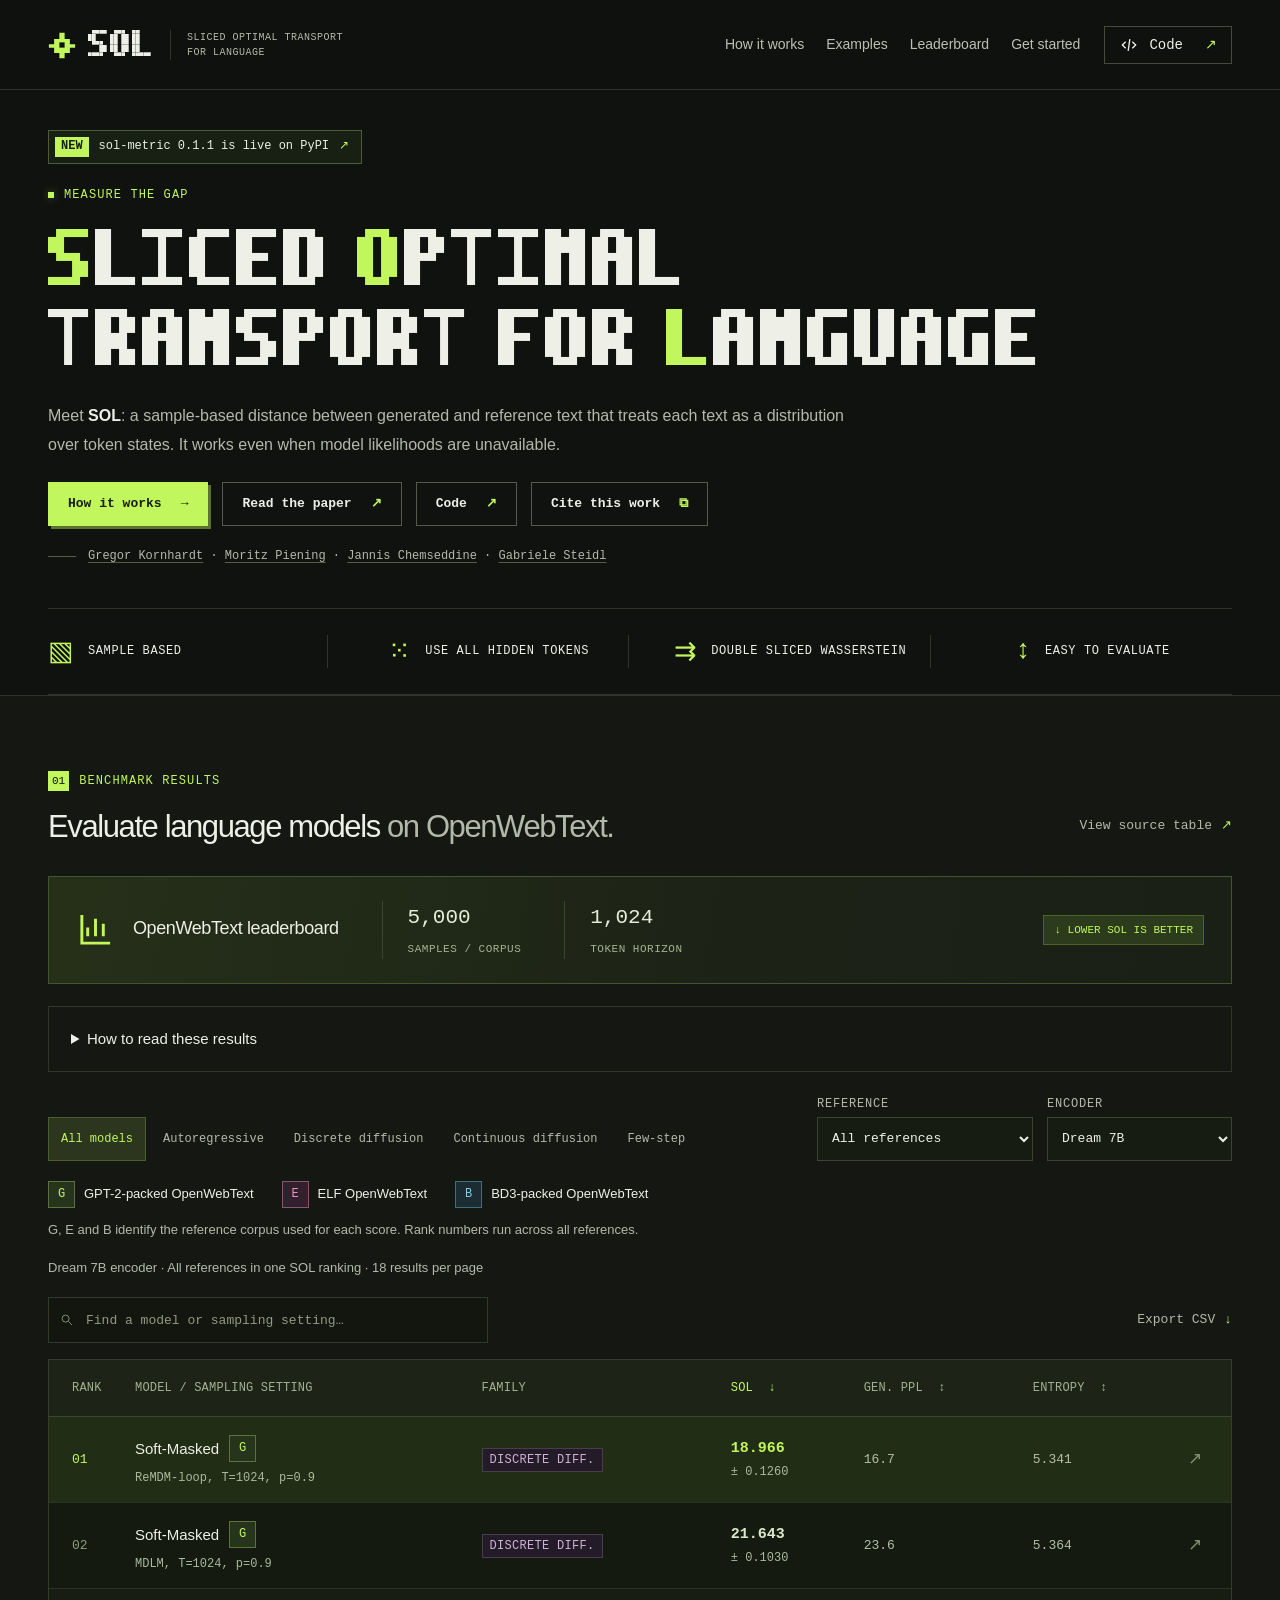
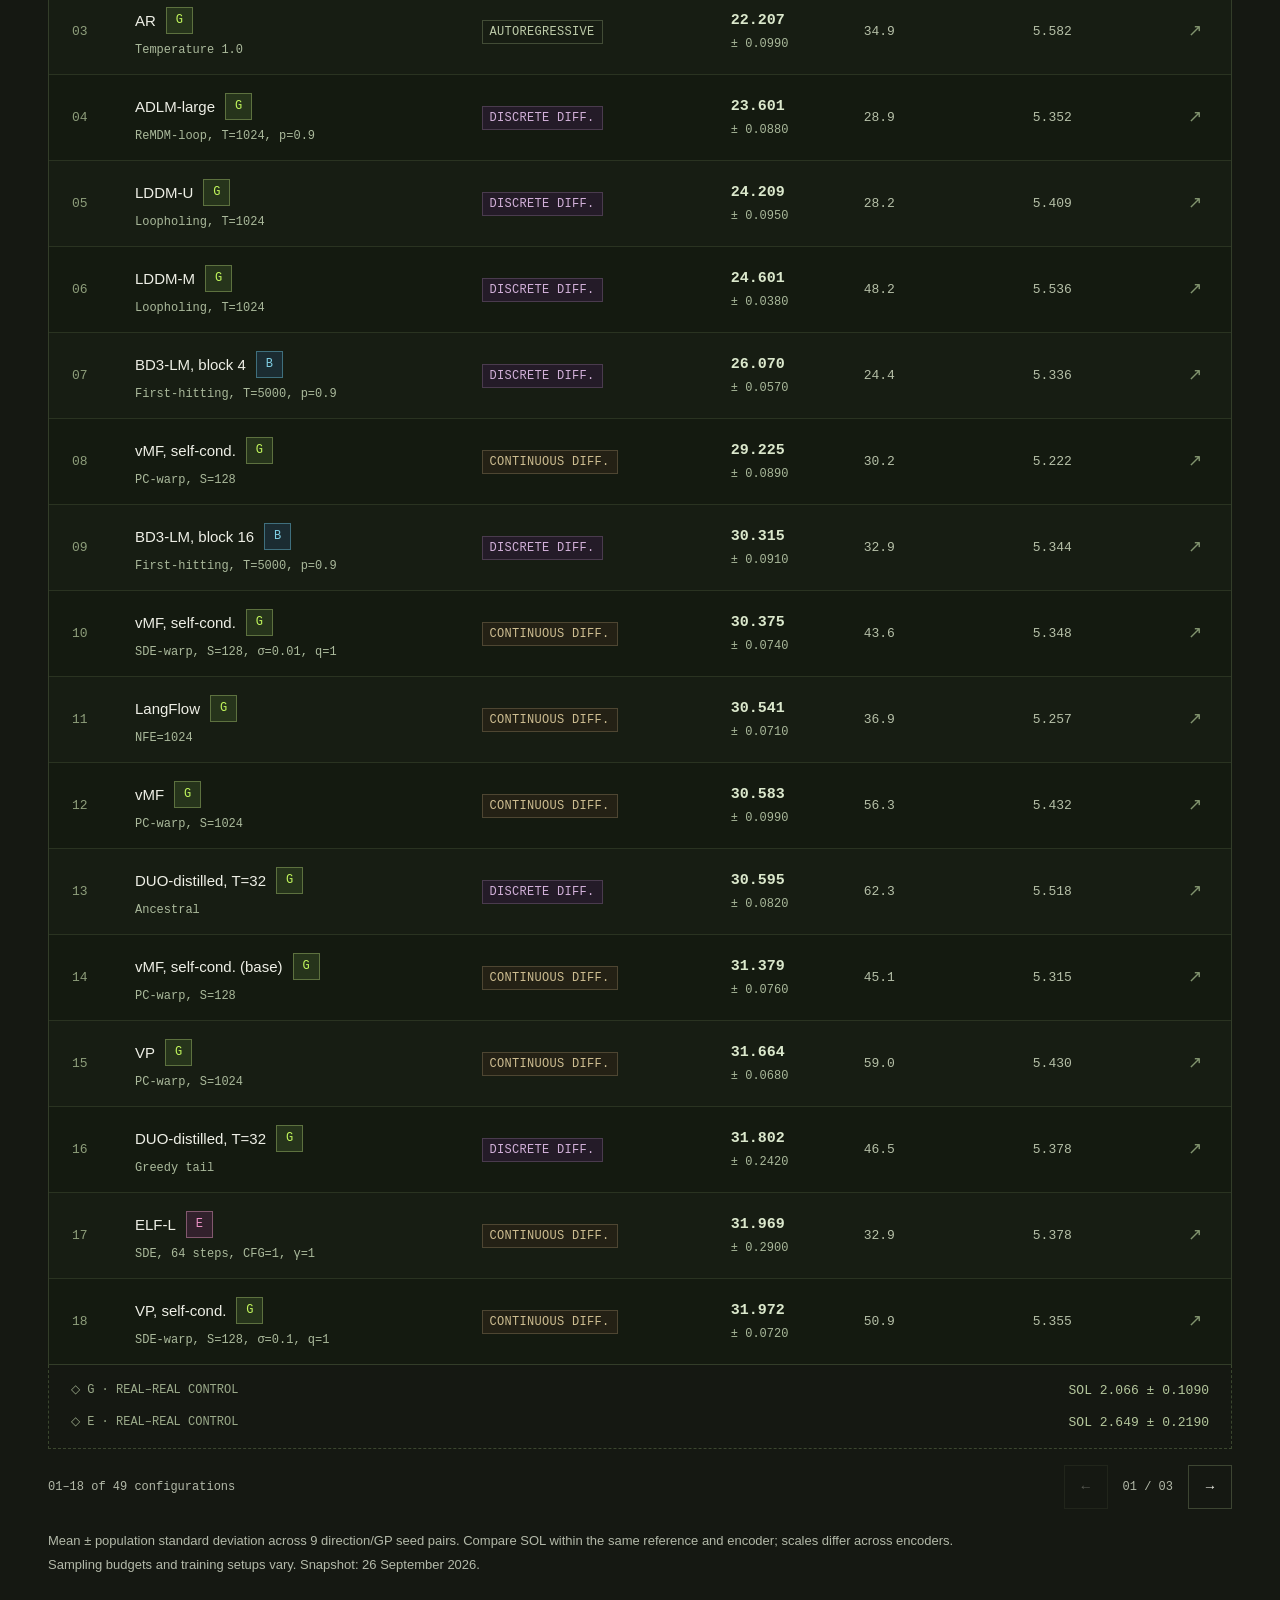
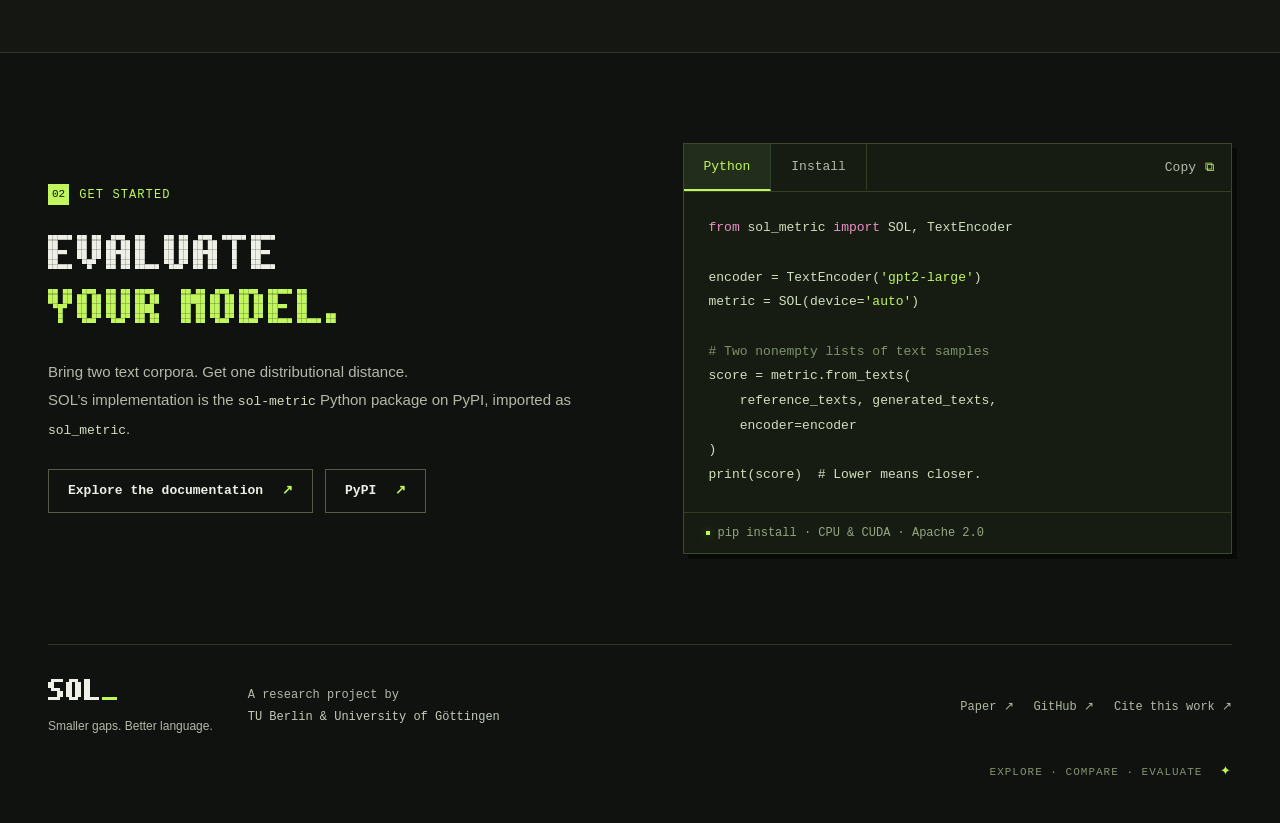
==== commit 9de5fa46: "Announce the PyPI release on the website The introduction links to sol-metric 0.1.1 on PyPI, and Get" ====
--- a/site/index.html
+++ b/site/index.html
@@ -26,6 +26,7 @@
   <main id="main">
     <section class="hero container" aria-labelledby="hero-title">
       <div class="hero-heading">
+        <a class="release-pill" href="https://pypi.org/project/sol-metric/" target="_blank" rel="noreferrer"><span>NEW</span> sol-metric 0.1.1 is live on PyPI <b>↗</b></a>
         <p class="eyebrow"><span class="status-dot"></span> MEASURE THE GAP</p>
         <h1 class="pixel" id="hero-title" aria-label="Sliced Optimal Transport for Language (SOL)"><span>S</span>LICED <span>O</span>PTIMAL TRANSPORT FOR <span>L</span>ANGUAGE</h1>
       </div>
@@ -57,7 +58,7 @@
       <p class="benchmark-note">Mean ± population standard deviation across 9 direction/GP seed pairs. Compare SOL within the same reference and encoder; scales differ across encoders. Sampling budgets and training setups vary. Snapshot: 26 September 2026.</p>
     </div></section>
 
-    <section class="section container get-started" id="get-started" aria-labelledby="start-title"><div><p class="eyebrow"><span class="section-number">02</span> GET STARTED</p><h2 class="pixel" id="start-title">EVALUATE<br><span>YOUR MODEL.</span></h2><p>Bring two text corpora. Get one distributional distance.<br>SOL’s implementation is the <code>sol-metric</code> Python package, imported as <code>sol_metric</code>.</p><a class="button button-outline" href="https://github.com/GregorKornhardt/SOL#readme" target="_blank" rel="noreferrer">Explore the documentation <span>↗</span></a></div><div class="code-panel"><div class="code-toolbar"><div role="tablist" aria-label="Code example"><button id="code-python" role="tab" aria-controls="code-content" aria-selected="true" data-code="python">Python</button><button id="code-install" role="tab" aria-controls="code-content" aria-selected="false" tabindex="-1" data-code="install">Install</button></div><button class="text-button" id="copy-code" aria-label="Copy code example">Copy <span>⧉</span></button></div><pre id="code-content" role="tabpanel" aria-labelledby="code-python" tabindex="0"><code id="code-example"></code></pre><div class="code-footnote"><span class="status-dot"></span> Local install · CPU & CUDA · Apache 2.0</div></div></section>
+    <section class="section container get-started" id="get-started" aria-labelledby="start-title"><div><p class="eyebrow"><span class="section-number">02</span> GET STARTED</p><h2 class="pixel" id="start-title">EVALUATE<br><span>YOUR MODEL.</span></h2><p>Bring two text corpora. Get one distributional distance.<br>SOL’s implementation is the <code>sol-metric</code> Python package on PyPI, imported as <code>sol_metric</code>.</p><div class="start-links"><a class="button button-outline" href="https://github.com/GregorKornhardt/SOL#readme" target="_blank" rel="noreferrer">Explore the documentation <span>↗</span></a><a class="button button-outline" href="https://pypi.org/project/sol-metric/" target="_blank" rel="noreferrer">PyPI <span>↗</span></a></div></div><div class="code-panel"><div class="code-toolbar"><div role="tablist" aria-label="Code example"><button id="code-python" role="tab" aria-controls="code-content" aria-selected="true" data-code="python">Python</button><button id="code-install" role="tab" aria-controls="code-content" aria-selected="false" tabindex="-1" data-code="install">Install</button></div><button class="text-button" id="copy-code" aria-label="Copy code example">Copy <span>⧉</span></button></div><pre id="code-content" role="tabpanel" aria-labelledby="code-python" tabindex="0"><code id="code-example"></code></pre><div class="code-footnote"><span class="status-dot"></span> pip install · CPU & CUDA · Apache 2.0</div></div></section>
   </main>
 
   <footer class="site-footer container"><div><a class="brand" href="#"><span class="pixel">SOL<span class="lime">_</span></span></a><p>Smaller gaps. Better language.</p></div><div class="footer-credit">A research project by<br><span>TU Berlin & University of Göttingen</span></div><div class="footer-links"><a href="https://arxiv.org/pdf/2610.06513" target="_blank" rel="noreferrer">Paper ↗</a><a href="https://github.com/GregorKornhardt/SOL" target="_blank" rel="noreferrer">GitHub ↗</a><button class="text-button" id="cite-button" data-cite>Cite this work ↗</button></div><span class="footer-end">EXPLORE · COMPARE · EVALUATE <span class="lime">✦</span></span></footer>
--- a/site/readability.css
+++ b/site/readability.css
@@ -176,6 +176,11 @@
 .reference-e { color: var(--pink); border-color: #82586e; background: #32212c; }
 .reference-b { color: #80cfe4; border-color: #3f6f7d; background: #1b2c32; }
 .hero-actions button.button { color: var(--text); cursor: pointer; }
+.release-pill { display: inline-flex; align-items: center; gap: 10px; margin-bottom: 22px; padding: 6px 12px 6px 6px; border: 1px solid #4b5a37; background: #182013; color: var(--text); font: 12px/1.3 var(--mono); text-decoration: none; }
+.release-pill span { padding: 2px 6px; background: var(--lime); color: #192010; font-weight: 700; }
+.release-pill b { color: var(--lime); font-weight: 400; }
+.release-pill:hover, .release-pill:focus-visible { border-color: var(--lime); }
+.start-links { display: flex; flex-wrap: wrap; gap: 12px; }
 /* Footer links and the cite button share one vertically centered line. */
 .footer-links > a, .footer-links > button { display: inline-flex; align-items: center; min-height: 40px; line-height: 1.2; }
 .hero-credit a { color: inherit; white-space: nowrap; text-decoration: underline; text-decoration-color: #555e42; text-underline-offset: 3px; }
